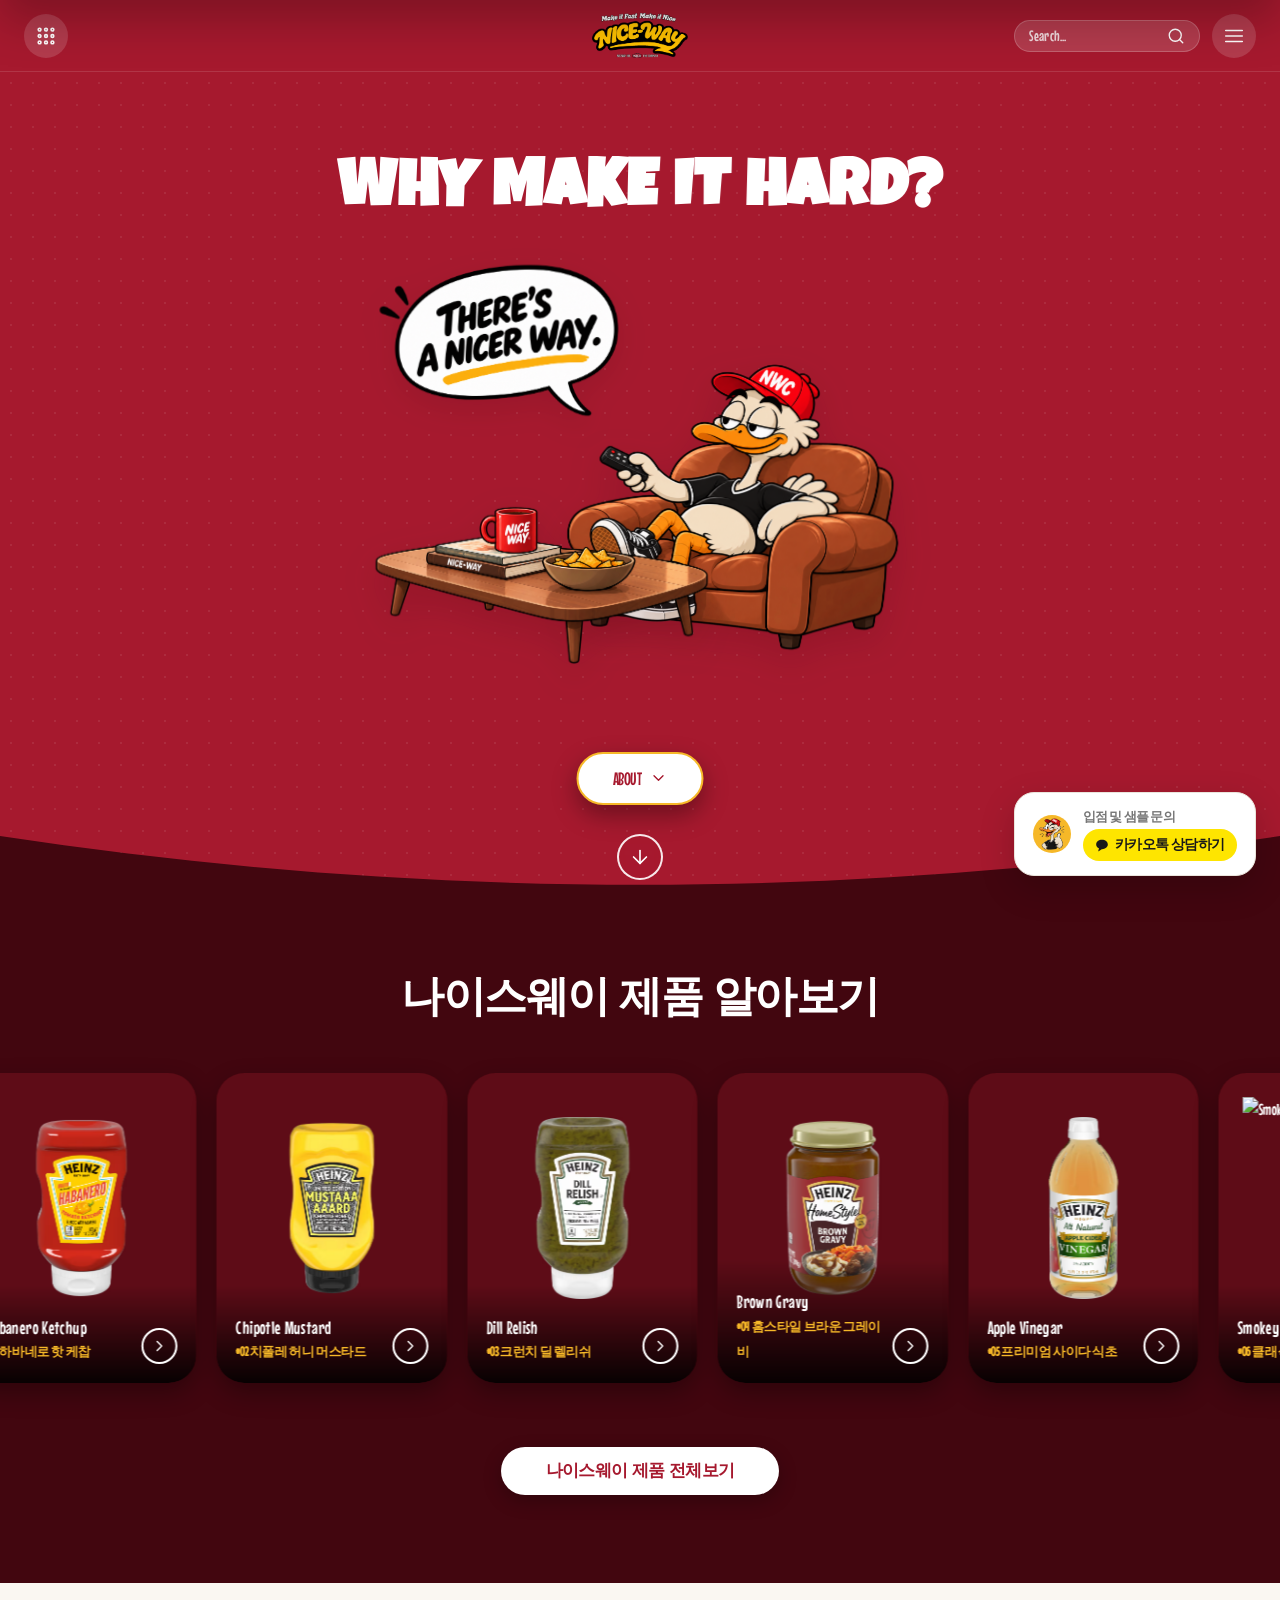
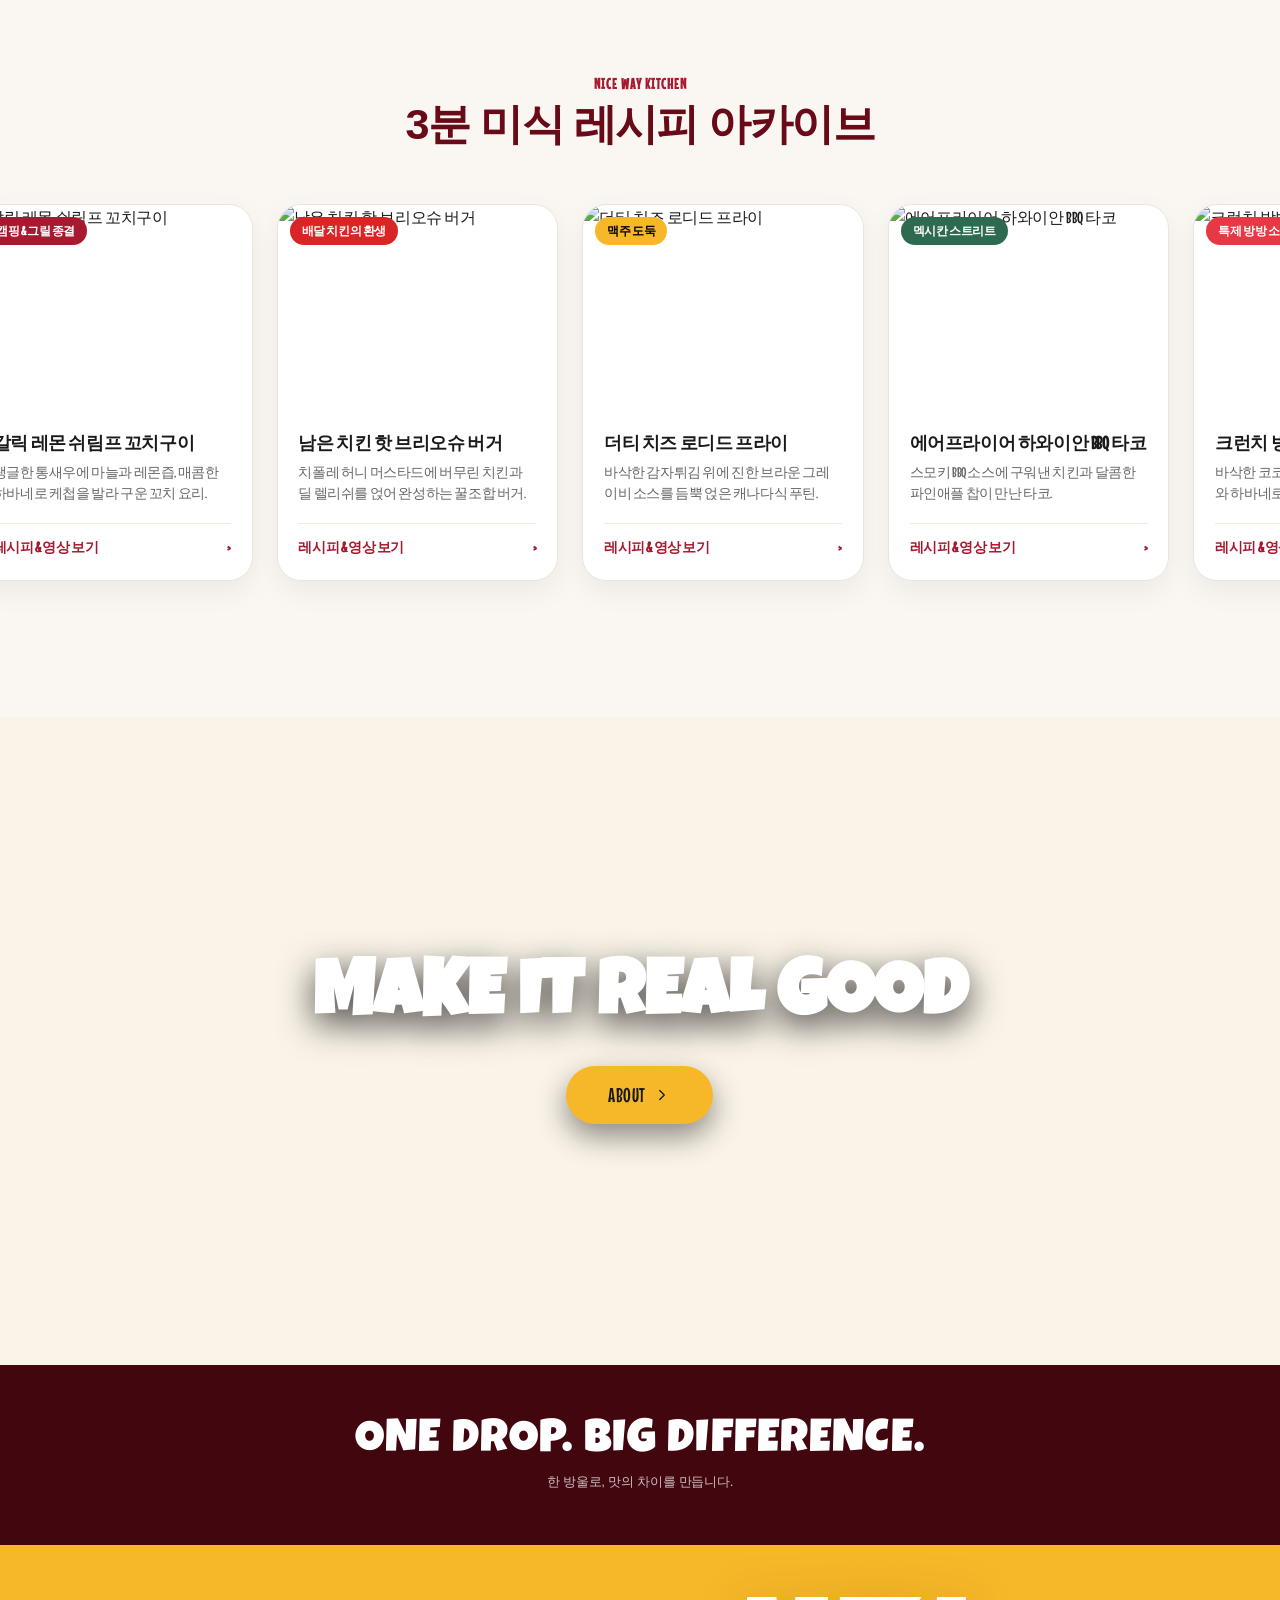
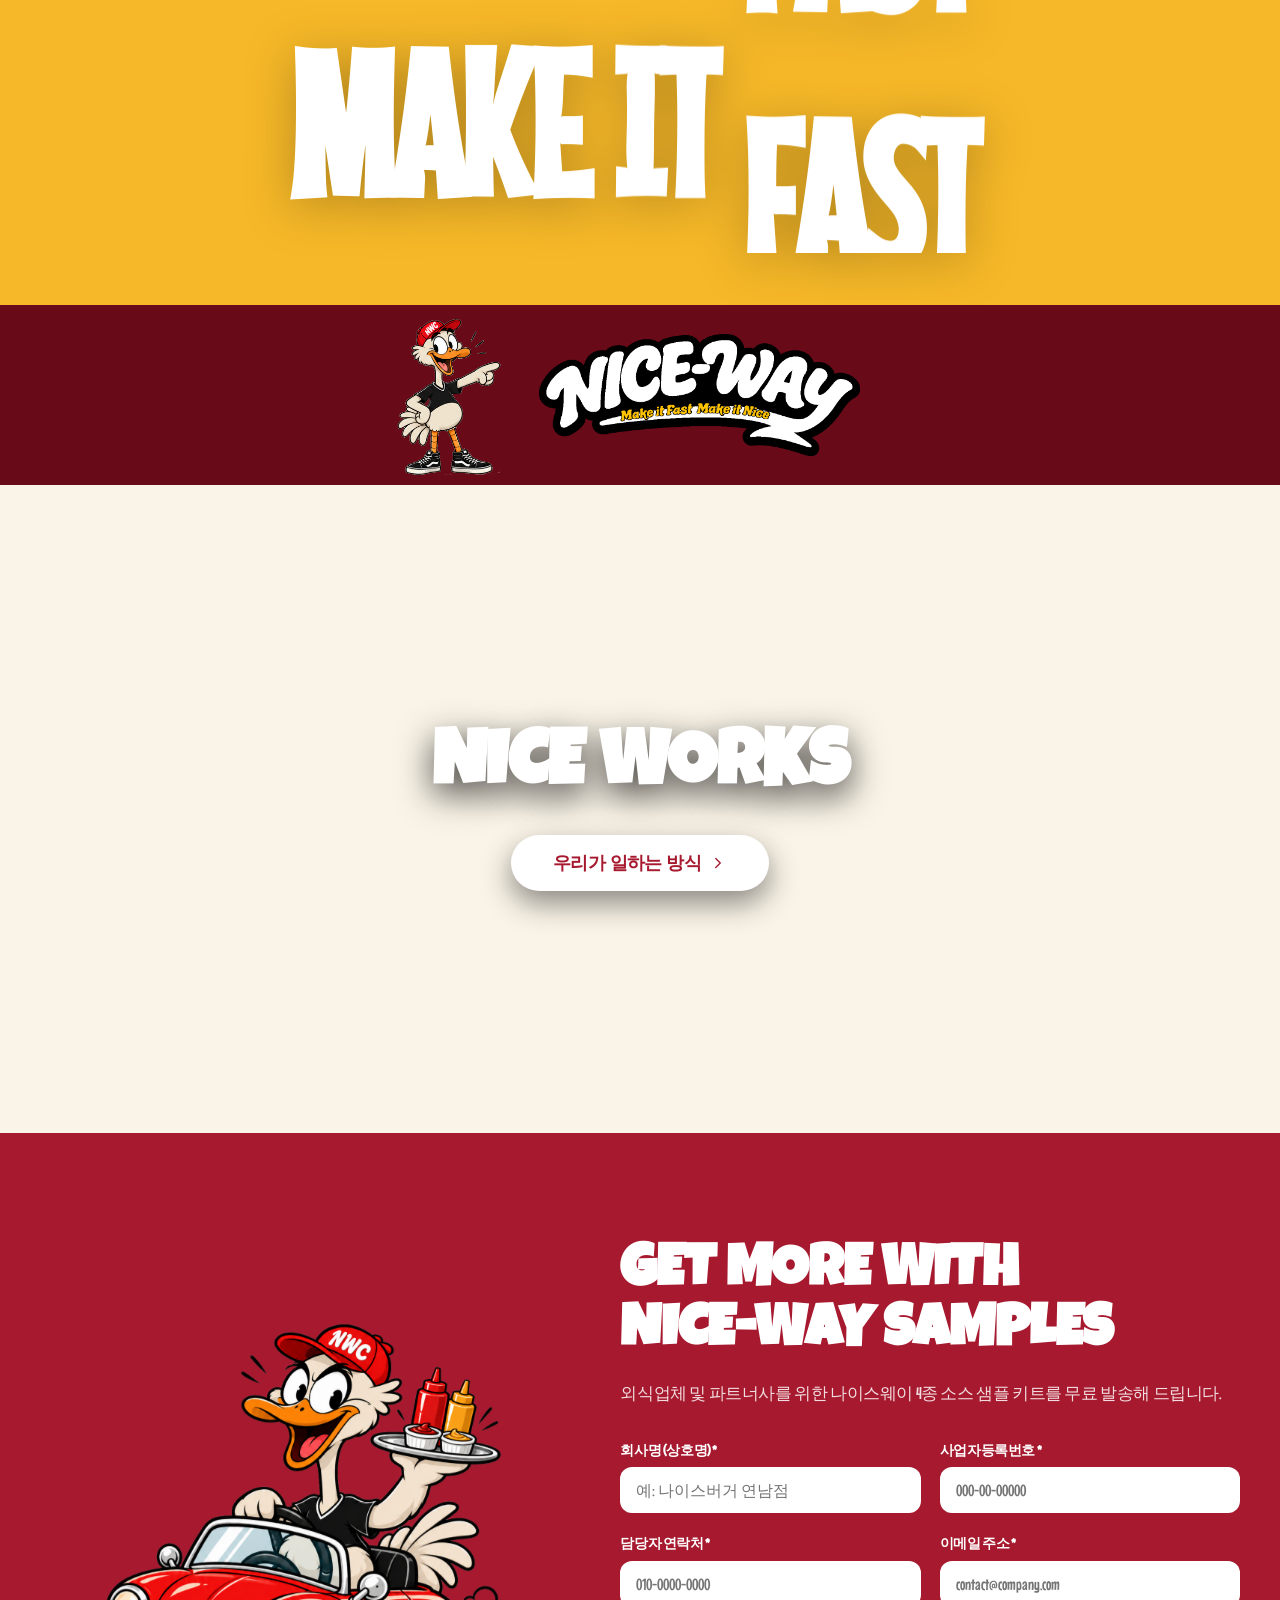
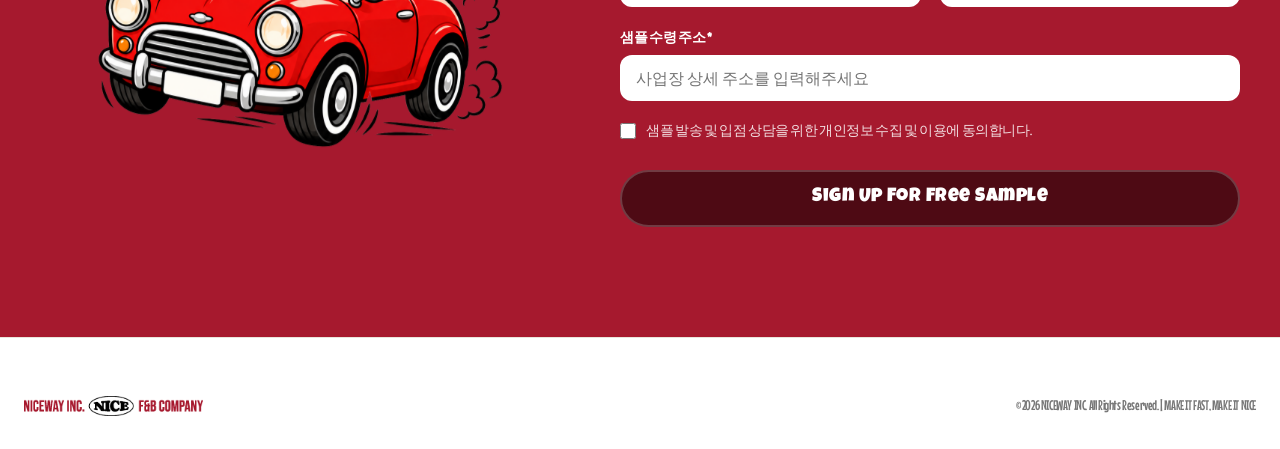
==== index.html @ 306a1816 "Add files via upload" ====
<!DOCTYPE html>
<html lang="ko-KR">
<head>
  <meta charset="UTF-8" />
  <meta name="viewport" content="width=device-width, initial-scale=1.0" />
  <title>NICE-WAY | 음식을 즐기는 가장 나이스한 방법</title>

  <!-- 폰트 로드 -->
  <link rel="stylesheet" as="style" crossorigin href="https://cdn.jsdelivr.net/gh/orioncactus/pretendard@v1.3.9/dist/web/static/pretendard.min.css" />
  <link rel="preconnect" href="https://fonts.googleapis.com">
  <link rel="preconnect" href="https://fonts.gstatic.com" crossorigin>
  <link href="https://fonts.googleapis.com/css2?family=Luckiest+Guy&family=Mouse+Memoirs&display=swap" rel="stylesheet">

  <!-- GSAP 애니메이션 엔진 -->
  <script src="https://cdnjs.cloudflare.com/ajax/libs/gsap/3.12.2/gsap.min.js"></script>

  <style>
    :root {
      --heinz-red: #A6192E;
      --heinz-dark-red: #680A18;
      --heinz-burgundy: #42060F;
      --accent-yellow: #F6B828;
      --cream-bg: #FAF4E8;
      --card-cream: #FAF7F2;
      --text-dark: #1A1A1A;
      --border-light: #EAE5DC;
      --header-height: 72px;

      --font-kr: 'Pretendard', -apple-system, BlinkMacSystemFont, 'Segoe UI', Roboto, sans-serif;
      --font-en-curv: 'Mouse Memoirs', sans-serif;
      --font-en-special: 'Luckiest Guy', cursive;
      --font-body: 'Mouse Memoirs', 'Pretendard', -apple-system, BlinkMacSystemFont, 'Segoe UI', Roboto, sans-serif;
    }

    @font-face {
      font-family: 'Curvilingus';
      src: local('Curvilingus'), local('Curvilingus-Regular'), local('Caprasimo');
    }

    * { box-sizing: border-box; margin: 0; padding: 0; }
    html { scroll-behavior: smooth; }

    body {
      background-color: var(--cream-bg);
      font-family: var(--font-body);
      color: var(--text-dark);
      overflow-x: hidden;
      line-height: 1.6;
      letter-spacing: -0.025em;
      -webkit-font-smoothing: antialiased;
    }

    .title-en { font-family: var(--font-en-curv); letter-spacing: 0.02em; }
    .title-kr { font-family: var(--font-kr); font-weight: 900; letter-spacing: -0.035em; line-height: 1.15; }

    .line-icon {
      stroke: currentColor;
      fill: none;
      stroke-width: 1.8;
      stroke-linecap: round;
      stroke-linejoin: round;
    }

    /* 헤더 */
    header {
      position: fixed;
      top: 0;
      left: 0;
      width: 100%;
      height: var(--header-height);
      background-color: var(--heinz-red);
      z-index: 1000;
      display: flex;
      justify-content: space-between;
      align-items: center;
      padding: 0 1.5rem;
      border-bottom: 1px solid rgba(255, 255, 255, 0.12);
    }

    .header-left, .header-right { display: flex; align-items: center; gap: 12px; }

    .circle-icon-btn {
      width: 44px;
      height: 44px;
      border-radius: 50%;
      background: rgba(255, 255, 255, 0.15);
      border: none;
      color: #FFF;
      display: flex;
      align-items: center;
      justify-content: center;
      cursor: pointer;
      transition: background-color 0.2s ease;
      transform: translateZ(0);
      backface-visibility: hidden;
    }
    .circle-icon-btn:hover { background-color: rgba(255, 255, 255, 0.35); }

    .header-logo-anchor {
      position: absolute;
      left: 50%;
      top: 50%;
      transform: translate(-50%, -50%);
      display: flex;
      align-items: center;
      justify-content: center;
      text-decoration: none;
      transition: transform 0.25s cubic-bezier(0.34, 1.56, 0.64, 1);
    }
    .header-logo-anchor:hover { transform: translate(-50%, -50%) scale(1.08); }
    .header-logo-img { height: 42px; width: auto; object-fit: contain; }

    .header-search-bar {
      display: flex;
      align-items: center;
      background: rgba(255, 255, 255, 0.15);
      border-radius: 999px;
      padding: 6px 14px;
      gap: 8px;
      cursor: pointer;
      border: 1px solid rgba(255, 255, 255, 0.2);
    }
    .header-search-bar input {
      background: transparent;
      border: none;
      outline: none;
      color: #FFFFFF;
      font-size: 0.92rem;
      width: 130px;
      cursor: pointer;
    }
    .header-search-bar input::placeholder { color: rgba(255, 255, 255, 0.8); }

    /* 검색창 드롭다운 */
    .search-dropdown-overlay {
      position: fixed;
      top: 0;
      left: 0;
      width: 100%;
      background: #FFFFFF;
      color: var(--text-dark);
      z-index: 2500;
      transform: translateY(-100%);
      transition: transform 0.4s cubic-bezier(0.16, 1, 0.3, 1);
      box-shadow: 0 20px 45px rgba(0,0,0,0.25);
      padding: 2.2rem 2rem 3rem;
      display: flex;
      flex-direction: column;
      align-items: center;
    }
    .search-dropdown-overlay.active { transform: translateY(0); }
    .search-panel-inner { width: 100%; max-width: 780px; }
    .search-input-box {
      display: flex;
      align-items: center;
      border: 2px solid var(--text-dark);
      border-radius: 999px;
      padding: 6px 8px 6px 20px;
      margin-bottom: 1.5rem;
      gap: 12px;
    }
    .search-input-box input { flex: 1; border: none; outline: none; font-size: 1.15rem; font-family: var(--font-kr); }
    .btn-search-submit {
      width: 42px;
      height: 42px;
      border-radius: 50%;
      background: var(--heinz-red);
      color: #FFF;
      border: none;
      cursor: pointer;
      display: flex;
      align-items: center;
      justify-content: center;
    }
    .btn-search-cancel { background: none; border: none; font-family: var(--font-en-curv); font-weight: 400; font-size: 1.35rem; letter-spacing: 0.02em; cursor: pointer; margin-left: 12px; }

    .search-popular-wrap h4 { font-family: var(--font-en-curv); font-size: 1.45rem; font-weight: 400; line-height: 1; letter-spacing: 0.02em; margin-bottom: 12px; color: var(--text-dark); }
    .popular-tag-list { display: flex; flex-wrap: wrap; gap: 10px; list-style: none; }
    .popular-tag-list button {
      background: var(--card-cream);
      border: 1px solid #EAE5DC;
      padding: 8px 18px;
      border-radius: 999px;
      font-family: var(--font-en-curv), var(--font-kr);
      font-size: 1.08rem;
      font-weight: 400;
      cursor: pointer;
      transition: all 0.2s;
    }
    .popular-tag-list button:hover { background: var(--heinz-red); color: #FFF; }

    .search-suggestions-wrap { display: none; width: 100%; max-height: 400px; overflow-y: auto; }
    .search-suggestions-wrap.active { display: block; }
    .suggestion-item {
      display: flex;
      align-items: center;
      gap: 16px;
      padding: 12px 14px;
      border-radius: 14px;
      text-decoration: none;
      color: inherit;
      border-bottom: 1px solid #F5F0E8;
    }
    .suggestion-item:hover { background: #F8F3EA; }
    .suggestion-item img { width: 48px; height: 48px; object-fit: contain; border-radius: 8px; background: #FFF; }
    .suggestion-info h5 { font-size: 1.05rem; font-weight: 800; }
    .suggestion-info span { font-size: 0.78rem; font-weight: 700; color: var(--heinz-red); }

    /* 드로어 & 백드롭 */
    .drawer-backdrop {
      position: fixed;
      inset: 0;
      background: rgba(0, 0, 0, 0.65);
      z-index: 1800;
      opacity: 0;
      pointer-events: none;
      transition: opacity 0.4s ease;
      backdrop-filter: blur(5px);
    }
    .drawer-backdrop.active { opacity: 1; pointer-events: auto; }

    .quarter-drawer-left {
      position: fixed;
      top: 0;
      left: 0;
      width: clamp(380px, 38vw, 520px);
      height: clamp(560px, 74vh, 760px);
      background: #FFFFFF;
      color: var(--text-dark);
      z-index: 2000;
      /* NICE-WAY sauce drop shape */
      -webkit-clip-path: url(#sauceBlobLeft);
      clip-path: url(#sauceBlobLeft);
      padding: 3rem 3rem;
      display: flex;
      flex-direction: column;
      transform-origin: top left;
      transform: scale(0);
      opacity: 0;
      transition: transform 1.05s cubic-bezier(0.16, 1, 0.3, 1), opacity 0.5s ease;
      pointer-events: none;
      overflow: hidden;
      filter: drop-shadow(18px 24px 34px rgba(0, 0, 0, 0.18));
    }
    .quarter-drawer-left.active { transform: scale(1); opacity: 1; pointer-events: auto; }

    .quarter-drawer-right {
      position: fixed;
      top: 0;
      right: 0;
      width: clamp(400px, 40vw, 540px);
      height: clamp(590px, 76vh, 790px);
      background: var(--cream-bg);
      color: var(--heinz-red);
      z-index: 2000;
      /* mirrored sauce drop shape */
      -webkit-clip-path: url(#sauceBlobRight);
      clip-path: url(#sauceBlobRight);
      padding: 3rem 3rem 3rem 4rem;
      display: flex;
      flex-direction: column;
      align-items: flex-end;
      transform-origin: top right;
      transform: scale(0);
      opacity: 0;
      transition: transform 1.05s cubic-bezier(0.16, 1, 0.3, 1), opacity 0.5s ease;
      pointer-events: none;
      overflow: hidden;
      filter: drop-shadow(-18px 24px 34px rgba(0, 0, 0, 0.18));
    }
    .quarter-drawer-right.active { transform: scale(1); opacity: 1; pointer-events: auto; }

    .drawer-close-btn { background: none; border: none; font-size: 2.2rem; cursor: pointer; color: inherit; transition: transform 0.25s; }
    .drawer-close-btn:hover { transform: rotate(90deg); }

    .menu-link-list { list-style: none; margin-top: 1rem; display: flex; flex-direction: column; align-items: flex-end; gap: 1.25rem; text-align: right; }
    .menu-link-list a { font-family: var(--font-en-curv); font-size: 1.95rem; line-height: 1.1; color: var(--heinz-red); text-decoration: none; transition: color 0.2s, transform 0.2s; display: inline-block; white-space: nowrap; }
    .menu-link-list a:hover { color: var(--accent-yellow); transform: translateX(-8px); }

    /* ===================================================
       [모션 1 적용] 메인 히어로 섹션
    =================================================== */
    .hero-container {
      position: relative;
      width: 100%;
      height: 92vh;
      min-height: 640px;
      background: var(--heinz-red);
      margin-top: var(--header-height);
      display: flex;
      flex-direction: column;
      align-items: center;
      justify-content: center;
      overflow: hidden;
      user-select: none;
    }

    .hero-bg-pattern {
      position: absolute;
      inset: 0;
      background-image: radial-gradient(rgba(255, 255, 255, 0.08) 1.5px, transparent 1.5px);
      background-size: 22px 22px;
      pointer-events: none;
      z-index: 1;
    }

    .motion1-main-stage {
      display: flex;
      flex-direction: column;
      align-items: center;
      justify-content: center;
      position: absolute;
      top: 42%;
      left: 50%;
      transform: translate(-50%, -50%);
      transform-origin: center center;
      will-change: transform, opacity;
      z-index: 10;
      pointer-events: none;
    }

    .text-fast {
      font-family: var(--font-en-special);
      font-size: clamp(2.2rem, 5.2vw, 4.8rem);
      font-weight: 900;
      color: #FFFFFF;
      letter-spacing: 0.02em;
      line-height: 1;
      margin-bottom: 0.4vh;
      text-align: center;
      white-space: nowrap;
      will-change: transform;
    }

    .text-nice {
      font-family: var(--font-en-special);
      font-size: clamp(2.2rem, 5.2vw, 4.8rem);
      font-weight: 900;
      color: #FFFFFF;
      letter-spacing: 0.02em;
      line-height: 1;
      margin-bottom: 1.2vh;
      text-align: center;
      white-space: nowrap;
      will-change: transform;
    }


    .intro-question {
      font-size: clamp(2.25rem, 5vw, 4.7rem);
      margin-bottom: 1.35vh;
      white-space: nowrap;
    }
    .intro-scene {
      position: relative;
      width: clamp(430px, 43vw, 720px);
      height: clamp(300px, 34vw, 560px);
      margin-top: 0.5vh;
      will-change: transform, opacity;
    }

    .intro-layer {
      position: absolute;
      display: block;
      height: auto;
      object-fit: contain;
      pointer-events: none;
      user-select: none;
      filter: drop-shadow(0 14px 18px rgba(60, 0, 10, 0.16));
      will-change: transform;
    }

    .intro-tazmo {
      width: 70%;
      right: 0;
      bottom: 6%;
      z-index: 3;
    }

    .intro-table {
      width: 62%;
      left: 1%;
      bottom: -2%;
      z-index: 4;
    }

    .intro-bubble-wrap {
      position: absolute;
      width: 47%;
      left: 1%;
      top: 1%;
      z-index: 5;
      aspect-ratio: 1.36 / 1;
      will-change: transform;
    }

    .intro-bubble-wrap > img {
      width: 100%;
      height: 100%;
      object-fit: contain;
      display: block;
      filter: drop-shadow(0 10px 14px rgba(60, 0, 10, 0.12));
    }

    @media (max-width: 760px) {
      .intro-scene { width: min(92vw, 560px); height: min(70vw, 430px); }
    }

    .typewriter-stage {
      position: absolute;
      top: 45%;
      left: 50%;
      transform: translate(-50%, -50%);
      display: flex;
      flex-direction: column;
      align-items: center;
      justify-content: center;
      gap: .65rem;
      z-index: 20;
      opacity: 0;
      pointer-events: none;
      width: 90vw;
      text-align: center;
    }

    .type-text {
      font-family: var(--font-en-special);
      font-size: clamp(2.2rem, 5.2vw, 4.8rem);
      font-weight: 900;
      color: #FFFFFF;
      letter-spacing: 0.02em;
      line-height: 1.1;
      white-space: nowrap;
    }
    .type-sub-kr {
      font-family: var(--font-kr);
      font-size: clamp(.82rem, 1.15vw, 1.08rem);
      font-weight: 500;
      color: rgba(255,255,255,.76);
      letter-spacing: -.02em;
      line-height: 1.35;
    }

    .hero-about-btn-wrap {
      position: absolute;
      bottom: 95px;
      left: 50%;
      transform: translateX(-50%);
      z-index: 30;
    }
    .hero-about-btn {
      display: inline-flex;
      align-items: center;
      gap: 8px;
      background: #FFFFFF;
      color: var(--heinz-red);
      font-family: var(--font-en-curv);
      padding: 10px 34px;
      border-radius: 999px;
      text-decoration: none;
      font-size: 1.15rem;
      box-shadow: 0 10px 25px rgba(0, 0, 0, 0.35);
      border: 2px solid var(--accent-yellow);
      transition: transform 0.25s ease, background 0.2s;
    }
    .hero-about-btn:hover { background: var(--cream-bg); transform: translateY(-4px) scale(1.05); }

    .heinz-arch-divider-wrap { position: absolute; bottom: -1px; left: 0; width: 100%; z-index: 5; pointer-events: none; }
    .heinz-arch-divider-wrap svg { width: 100%; height: 65px; display: block; fill: #42060F; }

    .heinz-scroll-arrow {
      position: absolute;
      bottom: 20px;
      left: 50%;
      transform: translateX(-50%);
      z-index: 30;
      width: 46px;
      height: 46px;
      border-radius: 50%;
      border: 2.5px solid rgba(255, 255, 255, 0.9);
      background: rgba(166, 25, 46, 0.65);
      backdrop-filter: blur(4px);
      color: #FFFFFF;
      display: flex;
      align-items: center;
      justify-content: center;
      animation: arrowBounce 2s infinite ease-in-out;
      cursor: pointer;
      text-decoration: none;
    }

    /* ===================================================
       [완벽한 무한 롤링 & 반응형] 10종 대형 제품 캐러셀
    =================================================== */
    .carousel-section { 
      background-color: #42060F; 
      padding: 4.5rem 0 5.5rem; 
      overflow: hidden;
    }
    .carousel-header { 
      max-width: 1440px; 
      margin: 0 auto 2.2rem; 
      padding: 0 1.5rem; 
      text-align: center; 
      color: #FFFFFF; 
    }
    .carousel-header h2 { 
      font-size: clamp(2.0rem, 4.2vw, 2.7rem); 
    }

    .product-marquee-viewport {
      width: 100%;
      overflow: hidden;
      position: relative;
      padding: 1rem 0 2.5rem;
    }
    .product-marquee-track {
      display: flex;
      gap: 20px;
      width: max-content;
      will-change: transform;
      transform: translate3d(0,0,0);
    }

    .slider-card {
      width: clamp(220px, 18vw, 260px);
      height: clamp(310px, 24vw, 360px);
      border-radius: 28px;
      overflow: hidden;
      position: relative;
      cursor: pointer;
      background: #5E0C17;
      box-shadow: 0 10px 25px rgba(0,0,0,0.3);
      flex-shrink: 0;
      transition: transform 0.3s cubic-bezier(0.16, 1, 0.3, 1), box-shadow 0.3s ease;
      text-decoration: none;
      color: #FFF;
      display: block;
    }
    .slider-card:hover { 
      transform: translateY(-8px) scale(1.02); 
      box-shadow: 0 18px 35px rgba(0,0,0,0.45);
    }
    .slider-card img { 
      width: 100%; 
      height: 100%; 
      object-fit: contain; 
      padding: 1.5rem 1.5rem 4rem; 
      transition: transform 0.4s ease; 
    }
    .slider-card:hover img { transform: scale(1.08); }
    .card-meta {
      position: absolute;
      bottom: 0;
      left: 0;
      width: 100%;
      padding: 2rem 1.2rem 1.2rem;
      background: linear-gradient(to top, rgba(0, 0, 0, 0.92), transparent);
      display: flex;
      justify-content: space-between;
      align-items: flex-end;
    }
    .card-meta h4 { font-size: clamp(1.15rem, 1.4vw, 1.35rem); line-height: 1.15; }
    .card-meta span { font-size: 0.8rem; color: var(--accent-yellow); font-weight: 700; }
    .card-arrow { width: 36px; height: 36px; border-radius: 50%; border: 2px solid #FFF; display: flex; align-items: center; justify-content: center; flex-shrink: 0; }

    .btn-pill-white {
      display: inline-block;
      background: #FFFFFF;
      color: var(--heinz-red);
      font-size: 1.05rem;
      font-weight: 900;
      padding: 0.9rem 2.8rem;
      border-radius: 999px;
      text-decoration: none;
      cursor: pointer;
      box-shadow: 0 6px 18px rgba(0,0,0,0.25);
      transition: transform 0.2s, background 0.2s;
    }
    .btn-pill-white:hover { transform: scale(1.05); background: var(--card-cream); }

    /* 풀와이드 1 : MAKE IT REAL GOOD */
    .fullwidth-hero-banner {
      position: relative;
      height: 72vh;
      min-height: 500px;
      width: 100%;
      overflow: hidden;
      display: flex;
      align-items: center;
      justify-content: center;
      text-align: center;
    }
    .fullwidth-bg-photo {
      position: absolute;
      inset: -15%;
      background-position: center center;
      background-size: cover;
      background-repeat: no-repeat;
      filter: brightness(0.6);
      will-change: transform;
      transition: transform 0.1s ease-out;
    }
    .fullwidth-content-box {
      position: relative;
      z-index: 5;
      max-width: 720px;
      padding: 0 1.5rem;
      color: #FFFFFF;
    }
    .fullwidth-content-box h3 {
      font-family: var(--font-en-curv);
      font-size: clamp(3rem, 6.5vw, 4.8rem);
      line-height: 1.1;
      margin-bottom: 1.5rem;
      text-shadow: 0 12px 35px rgba(0,0,0,0.7);
      color: #FFFFFF;
    }

    .btn-fullwidth-action {
      display: inline-flex;
      align-items: center;
      gap: 8px;
      background: var(--accent-yellow);
      color: #1A1A1A;
      font-size: 1.15rem;
      padding: 13px 42px;
      border-radius: 999px;
      text-decoration: none;
      box-shadow: 0 12px 30px rgba(0,0,0,0.45);
      transition: transform 0.25s, background 0.2s;
    }
    .btn-fullwidth-action span {
      font-family: var(--font-kr) !important;
      font-weight: 900 !important;
      letter-spacing: -0.03em;
    }
    .btn-fullwidth-action:hover {
      background: #FFFFFF;
      color: var(--heinz-red);
      transform: translateY(-4px) scale(1.06);
    }

    /* ===================================================
       [완벽한 무한 롤링 & 반응형] 3분 미식 레시피 아카이브
    =================================================== */
    .recipe-carousel-section {
      background-color: var(--card-cream);
      padding: 5.5rem 0 6.5rem;
      overflow: hidden;
    }
    .recipe-header-inner {
      max-width: 1440px;
      margin: 0 auto 2.5rem;
      padding: 0 1.5rem;
      text-align: center;
    }
    .recipe-header-inner h2 {
      font-size: clamp(2.0rem, 4.2vw, 2.7rem);
      color: var(--heinz-dark-red);
      line-height: 1.1;
      margin-top: 4px;
    }

    .recipe-marquee-viewport {
      width: 100%;
      overflow: hidden;
      position: relative;
      padding: 1rem 0 2rem;
    }
    .recipe-marquee-track {
      display: flex;
      gap: 24px;
      width: max-content;
      will-change: transform;
      transform: translate3d(0,0,0);
    }

    .recipe-slide-card {
      width: clamp(260px, 22vw, 320px);
      background: #FFFFFF;
      border-radius: 24px;
      overflow: hidden;
      box-shadow: 0 10px 30px rgba(0,0,0,0.06);
      border: 1px solid #EAE5DC;
      cursor: pointer;
      text-decoration: none;
      color: inherit;
      flex-shrink: 0;
      display: flex;
      flex-direction: column;
      justify-content: space-between;
      transition: transform 0.3s ease, box-shadow 0.3s ease;
    }
    .recipe-slide-card:hover {
      transform: translateY(-8px);
      box-shadow: 0 18px 40px rgba(166, 25, 46, 0.18);
    }
    .recipe-thumb-box { 
      height: clamp(170px, 16vw, 220px); 
      position: relative; 
      overflow: hidden; 
    }
    .recipe-thumb-box img { width: 100%; height: 100%; object-fit: cover; transition: transform 0.4s ease; }
    .recipe-slide-card:hover .recipe-thumb-box img { transform: scale(1.08); }
    .recipe-badge-tag { position: absolute; top: 12px; left: 12px; background: var(--heinz-red); color: #FFF; font-weight: 900; font-size: 0.78rem; padding: 4px 12px; border-radius: 999px; }
    
    .recipe-card-body { padding: 1.3rem; flex: 1; display: flex; flex-direction: column; justify-content: space-between; }
    .recipe-card-body h4 { font-size: clamp(1.1rem, 1.4vw, 1.25rem); font-weight: 900; color: var(--text-dark); margin-bottom: 0.5rem; line-height: 1.3; }
    .recipe-card-body p { font-size: 0.88rem; color: #666; line-height: 1.5; margin-bottom: 1.2rem; display: -webkit-box; -webkit-line-clamp: 2; -webkit-box-orient: vertical; overflow: hidden; }
    .recipe-card-footer { display: flex; justify-content: space-between; align-items: center; padding-top: 0.8rem; border-top: 1px solid #F0ECE4; font-weight: 800; font-size: 0.85rem; color: var(--heinz-red); }

    /* 풀와이드 2 : NICE WORKS */
    .fullwidth-hero-banner.works-banner {
      height: 72vh;
      min-height: 500px;
    }

    /* ===================================================
       [모션 2 적용] NICE WORKS와 SAMPLES 사이 슬롯 롤링
    =================================================== */
    .motion2-section-wrapper {
      width: 100%;
      height: 80vh;
      min-height: 580px;
      display: flex;
      flex-direction: column;
      overflow: hidden;
      font-family: var(--font-en-curv);
      user-select: none;
      position: relative;
    }

    .m2-bar-top {
      height: 25vh;
      flex: 1;
      background-color: var(--heinz-dark-red);
      display: flex;
      flex-direction: column;
      justify-content: center;
      align-items: center;
      gap: .5rem;
      color: #FFFFFF;
      z-index: 20;
      transition: background-color 0.8s cubic-bezier(0.25, 1, 0.5, 1), color 0.8s ease;
      text-align: center;
    }
    .m2-bar-en {
      font-family: var(--font-en-special);
      font-size: clamp(1.8rem, 3.6vw, 3.8rem);
      font-weight: 400;
      letter-spacing: 0.025em;
      line-height: 1;
    }
    .m2-bar-kr {
      font-family: var(--font-kr);
      font-size: clamp(.82rem, 1.05vw, 1.02rem);
      font-weight: 500;
      letter-spacing: -.02em;
      color: rgba(255,255,255,.74);
      line-height: 1.35;
    }

    .m2-stage-center {
      height: 50vh;
      flex: 2;
      position: relative;
      width: 100%;
      background-color: var(--heinz-red);
      display: flex;
      justify-content: center;
      align-items: center;
      overflow: hidden;
      z-index: 10;
      transition: background-color 0.8s cubic-bezier(0.25, 1, 0.5, 1);
    }

    .m2-bar-bottom {
      height: 25vh;
      flex: 1;
      background-color: var(--heinz-burgundy);
      display: flex;
      justify-content: center;
      align-items: center;
      color: #FFFFFF;
      font-size: clamp(2rem, 5.5vw, 5.8rem);
      font-weight: 700;
      letter-spacing: 0.12em;
      z-index: 20;
      transition: background-color 0.8s cubic-bezier(0.25, 1, 0.5, 1), color 0.8s ease;
    }


    .m2-bottom-brand {
      display: flex;
      align-items: center;
      justify-content: center;
      gap: 0;
      width: min(92%, 820px);
      height: 100%;
    }
    .m2-bottom-tazmo {
      height: min(20vh, 190px);
      width: auto;
      object-fit: contain;
      align-self: center;
      margin-right: -12px;
      filter: none;
    }
    .m2-bottom-logo {
      width: clamp(250px, 31vw, 520px);
      max-height: 68%;
      height: auto;
      object-fit: contain;
      filter: none;
    }

    .m2-sentence-row {
      position: absolute;
      display: flex;
      justify-content: center;
      align-items: center;
      gap: 2.2vw;
      font-size: clamp(4.2rem, 16vw, 18rem);
      font-weight: 700;
      color: #FFFFFF !important;
      line-height: 1;
      letter-spacing: -0.02em;
      white-space: nowrap;
      visibility: hidden;
      filter: drop-shadow(0 8px 24px rgba(0, 0, 0, 0.25));
    }

    .m2-word-make { display: inline-flex; align-items: baseline; gap: 0; }
    .m2-chunk { display: inline-block; will-change: transform; }

    .m2-slot-frame {
      display: inline-block;
      height: 1.25em;
      overflow: hidden;
      vertical-align: middle;
      padding: 0 0.18em;
      margin: 0 -0.18em;
    }

    .m2-slot-wheel {
      display: flex;
      flex-direction: column;
      will-change: transform;
    }

    .m2-slot-cell {
      height: 1.25em;
      display: flex;
      align-items: center;
      justify-content: flex-start;
      color: #FFFFFF !important;
      padding-right: 0.1em;
    }

    /* 최하단 GET SAMPLES */
    .home-sample-section {
      background: var(--heinz-red);
      padding: 6.5rem 1.5rem;
      color: #FFF;
      position: relative;
    }
    .home-sample-inner {
      max-width: 1200px;
      margin: 0 auto;
      display: grid;
      grid-template-columns: 1fr 1.2fr;
      gap: 4rem;
      align-items: center;
    }
    .sample-visual-box { text-align: center; padding: 2rem; position: relative; }
    
    .tazmo-cloud-float-wrap {
      position: relative;
      width: 100%;
      max-width: 420px;
      margin: 0 auto;
      display: inline-block;
      animation: sampleDriverRide 1.75s cubic-bezier(.35,.02,.25,1) infinite;
      transform-origin: 52% 82%;
      will-change: transform;
    }

    .tazmo-cloud-float-wrap::before,
    .tazmo-cloud-float-wrap::after {
      content: '';
      position: absolute;
      right: 2%;
      bottom: 19%;
      width: 28px;
      height: 28px;
      border-radius: 50%;
      background: rgba(255,255,255,.68);
      filter: blur(.2px);
      opacity: 0;
      z-index: -1;
      pointer-events: none;
    }
    .tazmo-cloud-float-wrap::before { animation: sampleExhaustOne 1.1s ease-out infinite; }
    .tazmo-cloud-float-wrap::after  { animation: sampleExhaustTwo 1.1s .42s ease-out infinite; }

    .tazmo-img-base,
    .tazmo-img-blink {
      width: 100%;
      height: auto;
      display: block;
      filter: none !important;
      user-select: none;
      pointer-events: none;
    }
    .tazmo-img-blink {
      position: absolute;
      inset: 0;
      opacity: 0;
      animation: sampleNaturalBlink 5.6s steps(1, end) infinite;
    }

    @keyframes sampleDriverRide {
      0%   { transform: translate3d(0,0,0) rotate(0deg) scale(1); }
      12%  { transform: translate3d(3px,-8px,0) rotate(-1.1deg) scale(1.008); }
      24%  { transform: translate3d(-2px,-2px,0) rotate(.7deg) scale(1.014); }
      38%  { transform: translate3d(4px,-13px,0) rotate(-1.5deg) scale(1.01); }
      52%  { transform: translate3d(-1px,-4px,0) rotate(.9deg) scale(1.016); }
      66%  { transform: translate3d(3px,-11px,0) rotate(-1.2deg) scale(1.012); }
      82%  { transform: translate3d(-2px,-3px,0) rotate(.6deg) scale(1.008); }
      100% { transform: translate3d(0,0,0) rotate(0deg) scale(1); }
    }

    @keyframes sampleNaturalBlink {
      0%, 8.1%, 100% { opacity: 0; }
      8.2%, 10.3% { opacity: 1; }
      10.4%, 54.9% { opacity: 0; }
      55%, 56.7% { opacity: 1; }
      56.8%, 58.0% { opacity: 0; }
      58.1%, 59.2% { opacity: 1; }
      59.3%, 100% { opacity: 0; }
    }

    @keyframes sampleExhaustOne {
      0%   { transform: translate3d(0,0,0) scale(.35); opacity: 0; }
      18%  { opacity: .78; }
      100% { transform: translate3d(62px,-18px,0) scale(1.65); opacity: 0; }
    }
    @keyframes sampleExhaustTwo {
      0%   { transform: translate3d(0,0,0) scale(.28); opacity: 0; }
      18%  { opacity: .58; }
      100% { transform: translate3d(50px,10px,0) scale(1.35); opacity: 0; }
    }

    .home-sample-form h2 {
      font-family: var(--font-en-curv);
      font-size: clamp(2.4rem, 4.5vw, 3.6rem);
      line-height: 1.05;
      margin-bottom: 1rem;
      text-transform: uppercase;
    }
    .home-sample-form p {
      font-size: 1.05rem;
      color: rgba(255,255,255,0.85);
      margin-bottom: 2rem;
      line-height: 1.6;
    }

    .sample-grid-inputs {
      display: grid;
      grid-template-columns: 1fr 1fr;
      gap: 1.2rem;
      margin-bottom: 1.2rem;
    }
    .sample-input-group { display: flex; flex-direction: column; gap: 6px; }
    .sample-input-group.full { grid-column: span 2; }
    .sample-input-group label { font-size: 0.88rem; font-weight: 800; }
    .sample-input-group input {
      width: 100%;
      background: #FFFFFF;
      border: none;
      border-radius: 12px;
      padding: 14px 16px;
      font-size: 1rem;
      font-family: var(--font-body);
      color: var(--text-dark);
      outline: none;
    }
    .sample-input-group input:focus { box-shadow: 0 0 0 3px var(--accent-yellow); }

    .sample-checkbox {
      display: flex;
      align-items: flex-start;
      gap: 10px;
      margin: 1.2rem 0 1.8rem;
      font-size: 0.85rem;
      color: rgba(255, 255, 255, 0.85);
      cursor: pointer;
    }
    .sample-checkbox input { margin-top: 3px; width: 16px; height: 16px; accent-color: var(--accent-yellow); }

    .btn-sample-submit {
      width: 100%;
      background: #4E0A14;
      color: #FFFFFF;
      border: 2px solid rgba(255, 255, 255, 0.2);
      font-family: var(--font-en-special);
      font-size: 1.18rem;
      font-weight: 400;
      letter-spacing: 0.025em;
      line-height: 1.1;
      padding: 16px 24px;
      border-radius: 999px;
      cursor: pointer;
      transition: background 0.25s, transform 0.2s;
    }
    .btn-sample-submit:hover {
      background: #36050C;
      transform: translateY(-2px);
      border-color: var(--accent-yellow);
    }

    /* 카카오톡 상담 플로팅 */
    .kakao-floating-widget {
      position: fixed;
      bottom: 24px;
      right: 24px;
      z-index: 3000;
      background: #FFFFFF;
      border-radius: 20px;
      padding: 14px 18px;
      box-shadow: 0 12px 35px rgba(0, 0, 0, 0.18);
      display: flex;
      align-items: center;
      gap: 12px;
      border: 1px solid #EAE5DC;
      transition: transform 0.25s ease;
      text-decoration: none;
      color: inherit;
    }
    .kakao-floating-widget:hover { transform: translateY(-4px); }
    .kakao-widget-avatar {
      width: 38px;
      height: 38px;
      border-radius: 50%;
      background: var(--accent-yellow);
      display: flex;
      align-items: center;
      justify-content: center;
      overflow: hidden;
      flex-shrink: 0;
    }
    .kakao-widget-avatar img { width: 85%; height: 85%; object-fit: contain; }
    .kakao-widget-text { display: flex; flex-direction: column; }
    .kakao-widget-title { font-size: 0.8rem; color: #777; font-weight: 600; }
    .kakao-widget-btn-pill {
      background: #FEE500;
      color: #191919;
      font-weight: 800;
      font-size: 0.85rem;
      padding: 5px 12px;
      border-radius: 999px;
      display: inline-flex;
      align-items: center;
      gap: 6px;
      margin-top: 2px;
    }

    footer {
      background-color: #FFFFFF;
      color: #1A1A1A;
      padding: 3.5rem 1.5rem 2rem;
      border-top: 1px solid #EAE5DC;
    }
    .footer-brand-logo { width: clamp(120px, 14vw, 180px); height: auto; object-fit: contain; }
    .footer-inner {
      max-width: 1240px;
      margin: 0 auto;
      display: flex;
      justify-content: space-between;
      align-items: center;
      flex-wrap: wrap;
      gap: 1.5rem;
    }

    @keyframes arrowBounce {
      0%, 20%, 50%, 80%, 100% { transform: translate(-50%, 0); }
      40% { transform: translate(-50%, 8px); }
      60% { transform: translate(-50%, 4px); }
    }

    @media (max-width: 900px) {
      .m2-bottom-brand { gap: 0; width: 96%; }
      .m2-bottom-tazmo { height: min(18vh, 130px); margin-right: -8px; }
      .m2-bottom-logo { width: min(58vw, 360px); max-height: 62%; }
      .home-sample-inner { grid-template-columns: 1fr; gap: 2rem; }
      .sample-grid-inputs { grid-template-columns: 1fr; }
      .sample-input-group.full { grid-column: span 1; }
      .header-search-bar input { width: 70px; }
    }
  
    /* Fixed NICE-WAY type system */
    .text-fast, .text-nice, .type-text { font-family: var(--font-en-special) !important; }
    .fullwidth-content-box h3, .home-sample-form h2 { font-family: var(--font-en-special) !important; }
    .btn-fullwidth-action .en-copy { font-family: var(--font-en-curv) !important; font-weight: 400 !important; letter-spacing: .02em !important; font-size: 1.25rem; }

  </style>
  <link rel="stylesheet" href="niceway-common-v17.css" />
</head>
<body>

  <!-- NICE-WAY sauce-drop drawer masks: scalable SVG clip paths -->
  <svg width="0" height="0" aria-hidden="true" focusable="false" style="position:absolute; width:0; height:0; overflow:hidden;">
    <defs>
      <clipPath id="sauceBlobLeft" clipPathUnits="objectBoundingBox">
        <path d="M0,0 H0.76 C0.91,0 0.99,0.09 1,0.22 C1,0.34 0.95,0.43 0.88,0.51 C0.80,0.60 0.76,0.69 0.72,0.79 C0.66,0.91 0.55,0.97 0.42,0.995 C0.27,1 0.11,0.995 0,0.92 Z"/>
      </clipPath>
      <clipPath id="sauceBlobRight" clipPathUnits="objectBoundingBox">
        <path d="M1,0 H0.24 C0.09,0 0.01,0.09 0,0.22 C0,0.34 0.05,0.43 0.12,0.51 C0.20,0.60 0.24,0.69 0.28,0.79 C0.34,0.91 0.45,0.97 0.58,0.995 C0.73,1 0.89,0.995 1,0.92 Z"/>
      </clipPath>
    </defs>
  </svg>

  <!-- 딤 백드롭 -->
  <div class="drawer-backdrop" id="backdrop" onclick="closeAllDrawers()"></div>

  <!-- 검색 오버레이 -->
  <div class="search-dropdown-overlay" id="searchDropdown">
    <div class="search-panel-inner">
      <div style="display:flex; align-items:center; width:100%; margin-bottom:1.5rem;">
        <div class="search-input-box" style="flex:1; margin-bottom:0;">
          <input type="text" id="liveSearchInput" placeholder="제품 또는 레시피를 검색해보세요 (예: 케첩, 치킨, 타코...)" />
          <button class="btn-search-submit" onclick="performLiveSearch()">
            <svg class="line-icon" width="20" height="20" viewBox="0 0 24 24"><circle cx="11" cy="11" r="8"></circle><line x1="21" y1="21" x2="16.65" y2="16.65"></line></svg>
          </button>
        </div>
        <button class="btn-search-cancel" onclick="closeSearchDropdown(true)">Cancel</button>
      </div>

      <div class="search-popular-wrap" id="popularWrap">
        <h4>Popular Searches</h4>
        <div class="popular-tag-list">
          <button onclick="setSearchTerm('Ketchup')">Ketchup (케첩)</button>
          <button onclick="setSearchTerm('Mustard')">Mustard (머스타드)</button>
          <button onclick="setSearchTerm('Relish')">Relish (렐리쉬)</button>
          <button onclick="setSearchTerm('Burger')">Burger (버거)</button>
          <button onclick="setSearchTerm('Tacos')">Tacos (타코)</button>
          <button onclick="setSearchTerm('Gnocchi')">Gnocchi (뇨끼)</button>
        </div>
      </div>

      <div class="search-suggestions-wrap" id="suggestionsWrap">
        <h4>Top Suggestions</h4>
        <div id="suggestionsList"></div>
      </div>
    </div>
  </div>

  <!-- 좌측 브랜드 드로어 -->
  <div class="quarter-drawer-left" id="drawerLeft">
    <button class="drawer-close-btn" onclick="closeAllDrawers()">✕</button>
    <h3 class="title-en" style="font-size: 2.2rem; color: var(--heinz-red); margin-bottom: 1.5rem;">Nice-Way Brands</h3>
    <div style="display: flex; gap: 2rem; flex-wrap: wrap;">
      <a href="index.html" style="text-align: center; text-decoration: none; color: inherit;">
        <div style="width: 95px; height: 95px; border-radius: 50%; background: var(--heinz-red); display: flex; align-items: center; justify-content: center; margin: 0 auto 0.8rem; padding: 10px;">
          <img src="./images/niceway_character_logo.png" alt="Nice-Way" style="width: 100%; height: 100%; object-fit: contain;" />
        </div>
        <strong style="font-family: var(--font-en-curv); font-size: 1.22rem; font-weight: 400; letter-spacing: .02em; color: var(--heinz-dark-red);">NICEWAY SAUCE</strong>
      </a>
    </div>
  </div>

  <!-- 우측 메뉴 드로어 -->
  <div class="quarter-drawer-right" id="drawerRight">
    <button class="drawer-close-btn" onclick="closeAllDrawers()">✕</button>
    <div style="font-size: 2.3rem; color: var(--heinz-red); margin-bottom: 0.5rem;" class="title-en">NICE-WAY</div>
    <ul class="menu-link-list">
      <li><a href="index.html">HOME</a></li>
      <li><a href="about.html">ABOUT</a></li>
      <li><a href="products.html">PRODUCT</a></li>
      <li><a href="nice-works.html">NICE WORKS</a></li>
      <li><a href="index.html#recipes-carousel-anchor">RECIPES</a></li>
      <li><a href="index.html#samples-anchor">GET SAMPLES</a></li>
    </ul>
  </div>

  <!-- 헤더 -->
  <header>
    <div class="header-left">
      <button class="circle-icon-btn" onclick="openLeftDrawer()" aria-label="브랜드 메뉴">
        <svg class="line-icon" width="22" height="22" viewBox="0 0 24 24">
          <circle cx="5" cy="5" r="1.5"></circle><circle cx="12" cy="5" r="1.5"></circle><circle cx="19" cy="5" r="1.5"></circle>
          <circle cx="5" cy="12" r="1.5"></circle><circle cx="12" cy="12" r="1.5"></circle><circle cx="19" cy="12" r="1.5"></circle>
          <circle cx="5" cy="19" r="1.5"></circle><circle cx="12" cy="19" r="1.5"></circle><circle cx="19" cy="19" r="1.5"></circle>
        </svg>
      </button>
    </div>

    <a href="index.html" class="header-logo-anchor">
      <img src="./images/niceway_logo_full.png" alt="NICE-WAY" class="header-logo-img" />
    </a>

    <div class="header-right">
      <div class="header-search-bar" onclick="openSearchDropdown()">
        <input type="text" placeholder="Search..." readonly />
        <svg class="line-icon" width="18" height="18" viewBox="0 0 24 24" style="color:#FFF;"><circle cx="11" cy="11" r="8"></circle><line x1="21" y1="21" x2="16.65" y2="16.65"></line></svg>
      </div>

      <button class="circle-icon-btn" onclick="openRightDrawer()" aria-label="메뉴 열기">
        <svg class="line-icon" width="22" height="22" viewBox="0 0 24 24">
          <line x1="3" y1="6" x2="21" y2="6"></line><line x1="3" y1="12" x2="21" y2="12"></line><line x1="3" y1="18" x2="21" y2="18"></line>
        </svg>
      </button>
    </div>
  </header>

<section class="hero-container" id="hero">
    <div class="hero-bg-pattern"></div>

    <div class="motion1-main-stage" id="m1MainStage">
      <div class="text-fast intro-question" id="m1DropFast">WHY MAKE IT HARD?</div>
      <div class="intro-scene" id="m1DropLogo" aria-label="NICE-WAY TAZMO intro scene">
        <img src="./images/intro-tazmo.png" id="m1IntroTazmo" class="intro-layer intro-tazmo" alt="리모컨을 든 타쯔모와 소파">
        <div class="intro-bubble-wrap" id="m1IntroBubble">
          <img src="./images/intro-bubble.png" alt="NICE-WAY 말풍선">
        </div>
        <img src="./images/intro-table.png" id="m1IntroTable" class="intro-layer intro-table" alt="NICE-WAY 머그와 스낵 테이블">
      </div>
    </div>

    <div class="typewriter-stage" id="m1TypeStage">
      <span class="type-text" id="m1TypeTarget"></span>
      <span class="type-sub-kr" id="m1TypeTargetKr"></span>
    </div>

    <div class="hero-about-btn-wrap">
      <a href="#about-full-banner" class="hero-about-btn">
        <span class="en-copy">ABOUT</span>
        <svg class="line-icon" width="18" height="18" viewBox="0 0 24 24"><polyline points="6 9 12 15 18 9"></polyline></svg>
      </a>
    </div>

    <div class="heinz-arch-divider-wrap" id="archDividerWrap">
      <svg viewBox="0 0 1440 85" preserveAspectRatio="none">
        <path d="M0,0 C480,85 960,85 1440,0 L1440,85 L0,85 Z"></path>
      </svg>
    </div>

    <a href="#main-slider" class="heinz-scroll-arrow" aria-label="스크롤 아래로">
      <svg class="line-icon" width="22" height="22" viewBox="0 0 24 24"><line x1="12" y1="5" x2="12" y2="19"></line><polyline points="19 12 12 19 5 12"></polyline></svg>
    </a>
  </section>

<section class="carousel-section" id="main-slider">
    <div class="carousel-header">
      <h2 class="title-kr">나이스웨이 제품 알아보기</h2>
    </div>

    <div class="product-marquee-viewport">
      <div class="product-marquee-track" id="productDynamicTrack">
        <!-- JS로 원본과 복제본이 빈틈없이 자동 주입되어 무한 롤링됩니다 -->
      </div>
    </div>

    <div style="text-align: center; margin-top: 1.5rem;">
      <a href="products.html" class="btn-pill-white title-kr">나이스웨이 제품 전체보기</a>
    </div>
  </section>

<section class="recipe-carousel-section" id="recipes-carousel-anchor">
    <div class="recipe-header-inner">
      <span style="font-weight: 900; color: var(--heinz-red); font-size: 0.95rem; letter-spacing: 1px;">NICE WAY KITCHEN</span>
      <h2 class="title-kr">3분 미식 레시피 아카이브</h2>
    </div>

    <div class="recipe-marquee-viewport">
      <div class="recipe-marquee-track" id="recipeDynamicTrack">
        <!-- JS로 원본과 복제본이 빈틈없이 자동 주입됩니다 -->
      </div>
    </div>
  </section>

<section class="fullwidth-hero-banner" id="about-full-banner">
    <div class="fullwidth-bg-photo" id="parallaxBg1" style="background-image: url('https://images.unsplash.com/photo-1550547660-d9450f859349?auto=format&fit=crop&w=1600&q=80');"></div>
    <div class="fullwidth-content-box">
      <h3>MAKE IT REAL GOOD</h3>
      <a href="about.html" class="btn-fullwidth-action">
        <span class="en-copy">ABOUT</span>
        <svg class="line-icon" width="18" height="18" viewBox="0 0 24 24"><polyline points="9 18 15 12 9 6"></polyline></svg>
      </a>
    </div>
  </section>

<section class="motion2-section-wrapper" id="motion2Section">
    <div class="m2-bar-top" id="m2TopBar">
      <span class="m2-bar-en">ONE DROP. BIG DIFFERENCE.</span>
      <span class="m2-bar-kr">한 방울로, 맛의 차이를 만듭니다.</span>
    </div>

    <div class="m2-stage-center" id="m2Stage">
      <div class="m2-sentence-row" id="m2Row1">
        <div class="m2-word-make">
          <span class="m2-chunk c-ma">MA</span>
          <span class="m2-chunk c-ke">KE</span>
        </div>
        <div class="m2-chunk c-it">IT</div>
        <div class="m2-chunk c-action">
          <div class="m2-slot-frame">
            <div class="m2-slot-wheel" id="m2Wheel1">
              <div class="m2-slot-cell">FAST</div>
              <div class="m2-slot-cell">FAST</div>
              <div class="m2-slot-cell">FAST</div>
              <div class="m2-slot-cell">FAST</div>
            </div>
          </div>
        </div>
      </div>

      <div class="m2-sentence-row" id="m2Row2">
        <div class="m2-word-make">
          <span class="m2-chunk c-ma">MA</span>
          <span class="m2-chunk c-ke">KE</span>
        </div>
        <div class="m2-chunk c-it">IT</div>
        <div class="m2-chunk c-action">
          <div class="m2-slot-frame">
            <div class="m2-slot-wheel" id="m2Wheel2">
              <div class="m2-slot-cell">NICE</div>
              <div class="m2-slot-cell">NICE</div>
              <div class="m2-slot-cell">NICE</div>
              <div class="m2-slot-cell">NICE</div>
            </div>
          </div>
        </div>
      </div>
    </div>

    <div class="m2-bar-bottom" id="m2BottomBar">
      <div class="m2-bottom-brand" aria-label="NICE-WAY">
        <img src="./images/tazmo_pointing_logo_side.png" alt="로고를 가리키는 타쯔모" class="m2-bottom-tazmo" />
        <img src="./images/niceway_logo_white.png" alt="NICE-WAY" class="m2-bottom-logo" />
      </div>
    </div>
  </section>

<section class="fullwidth-hero-banner works-banner" id="works-full-banner">
    <div class="fullwidth-bg-photo" id="parallaxBg2" style="background-image: url('https://images.unsplash.com/photo-1555939594-58d7cb561ad1?auto=format&fit=crop&w=1600&q=80');"></div>
    <div class="fullwidth-content-box">
      <h3>NICE WORKS</h3>
      <a href="nice-works.html" class="btn-fullwidth-action" style="background:#FFFFFF; color:var(--heinz-red);">
        <span>우리가 일하는 방식</span>
        <svg class="line-icon" width="18" height="18" viewBox="0 0 24 24"><polyline points="9 18 15 12 9 6"></polyline></svg>
      </a>
    </div>
  </section>

<section class="home-sample-section" id="samples-anchor">
    <div class="home-sample-inner">
      <div class="sample-visual-box">
        <div class="tazmo-cloud-float-wrap">
          <img src="./images/sample-driver-open.png" alt="NICE-WAY sample delivery driver" class="tazmo-img-base" />
          <img src="./images/sample-driver-blink.png" alt="NICE-WAY sample delivery driver blinking" class="tazmo-img-blink" />
        </div>
      </div>

      <div class="home-sample-form">
        <h2>GET MORE WITH<br />NICE-WAY SAMPLES</h2>
        <p>외식업체 및 파트너사를 위한 나이스웨이 4종 소스 샘플 키트를 무료 발송해 드립니다.</p>

        <form id="homeSampleForm">
          <div class="sample-grid-inputs">
            <div class="sample-input-group">
              <label for="companyName">회사명 (상호명) *</label>
              <input type="text" id="companyName" placeholder="예: 나이스버거 연남점" required />
            </div>

            <div class="sample-input-group">
              <label for="bizNumber">사업자등록번호 *</label>
              <input type="text" id="bizNumber" placeholder="000-00-00000" required />
            </div>

            <div class="sample-input-group">
              <label for="phone">담당자 연락처 *</label>
              <input type="tel" id="phone" placeholder="010-0000-0000" required />
            </div>

            <div class="sample-input-group">
              <label for="email">이메일 주소 *</label>
              <input type="email" id="email" placeholder="contact@company.com" required />
            </div>

            <div class="sample-input-group full">
              <label for="address">샘플 수령 주소 *</label>
              <input type="text" id="address" placeholder="사업장 상세 주소를 입력해주세요" required />
            </div>
          </div>

          <label class="sample-checkbox">
            <input type="checkbox" required />
            <span>샘플 발송 및 입점 상담을 위한 개인정보 수집 및 이용에 동의합니다.</span>
          </label>

          <button type="submit" class="btn-sample-submit" id="sampleSubmitBtn">Sign Up For Free Sample</button>
        </form>
      </div>
    </div>
  </section>

  <!-- ===================================================
       [모션 1 적용] 메인 히어로 섹션
  =================================================== -->
  

  <!-- ===================================================
       [완벽한 무한 롤링 & 반응형] 10종 대형 제품 캐러셀
  =================================================== -->
  

  <!-- ===================================================
       [풀와이드 1] MAKE IT REAL GOOD
  =================================================== -->
  

  <!-- ===================================================
       [완벽한 무한 롤링 & 반응형] 3분 미식 레시피 아카이브
  =================================================== -->
  

  <!-- ===================================================
       [풀와이드 2] NICE WORKS
  =================================================== -->
  

  <!-- ===================================================
       [모션 2 적용] NICE WORKS와 SAMPLES 사이 슬롯 롤링
  =================================================== -->
  

  <!-- ===================================================
       최하단 GET SAMPLES
  =================================================== -->
  

  <!-- 카카오톡 플로팅 팝업 -->
  <a href="https://pf.kakao.com" target="_blank" class="kakao-floating-widget">
    <div class="kakao-widget-avatar">
      <img src="./images/tazmo_wink_kakao.png" alt="윙크하는 타쯔모" />
    </div>
    <div class="kakao-widget-text">
      <span class="kakao-widget-title">입점 및 샘플 문의</span>
      <div class="kakao-widget-btn-pill">
        <svg width="14" height="14" viewBox="0 0 24 24" fill="#191919"><path d="M12 3C6.5 3 2 6.6 2 11c0 2.8 1.9 5.3 4.8 6.7l-1.2 4.4c-.1.4.3.7.7.5l5.2-3.4c.2 0 .3 0 .5 0 5.5 0 10-3.6 10-8s-4.5-8-10-8z"/></svg>
        <span>카카오톡 상담하기</span>
      </div>
    </div>
  </a>

  <footer>
    <div class="footer-inner">
      <img src="./images/niceway_ice_logo.png" alt="NICEWAY INC. F&B COMPANY" class="footer-brand-logo" />
      <p style="color: #777; font-size: 0.9rem;">© 2026 NICEWAY INC. All Rights Reserved. | MAKE IT FAST, MAKE IT NICE</p>
    </div>
  </footer>

  <!-- ===================================================
       스크립트 (제품/레시피 무한루프 + 검색 + 모션 1 & 2)
  =================================================== -->
  <script>
    // =========================================================================
    // [1] 검색창 & 드로어 뒤로가기(Back) 및 ESC 닫기 UX 엔진
    // =========================================================================
    let isModalOpen = false;

    function openLeftDrawer() {
      document.getElementById('drawerLeft').classList.add('active');
      document.getElementById('backdrop').classList.add('active');
      pushModalHistory();
    }

    function openRightDrawer() {
      document.getElementById('drawerRight').classList.add('active');
      document.getElementById('backdrop').classList.add('active');
      pushModalHistory();
    }

    function openSearchDropdown() {
      document.getElementById('searchDropdown').classList.add('active');
      document.getElementById('backdrop').classList.add('active');
      pushModalHistory();
      setTimeout(() => document.getElementById('liveSearchInput').focus(), 150);
    }

    function pushModalHistory() {
      if (!isModalOpen) {
        isModalOpen = true;
        window.history.pushState({ modalOpen: true }, '');
      }
    }

    function closeAllDrawers(fromHistory = false) {
      const dLeft = document.getElementById('drawerLeft');
      const dRight = document.getElementById('drawerRight');
      const backdrop = document.getElementById('backdrop');
      if (dLeft) dLeft.classList.remove('active');
      if (dRight) dRight.classList.remove('active');
      closeSearchDropdown(false);
      if (backdrop) backdrop.classList.remove('active');

      if (isModalOpen && !fromHistory) {
        isModalOpen = false;
        if (window.history.state && window.history.state.modalOpen) {
          window.history.back();
        }
      } else {
        isModalOpen = false;
      }
    }

    function closeSearchDropdown(triggerHistory = true) {
      const sDrop = document.getElementById('searchDropdown');
      if (sDrop) sDrop.classList.remove('active');
      const bDrop = document.getElementById('backdrop');
      if (bDrop) bDrop.classList.remove('active');
      const input = document.getElementById('liveSearchInput');
      if (input) input.value = '';
      const pWrap = document.getElementById('popularWrap');
      if (pWrap) pWrap.style.display = 'block';
      const sWrap = document.getElementById('suggestionsWrap');
      if (sWrap) sWrap.classList.remove('active');

      if (triggerHistory && isModalOpen) {
        isModalOpen = false;
        if (window.history.state && window.history.state.modalOpen) {
          window.history.back();
        }
      }
    }

    window.addEventListener('popstate', (e) => {
      if (isModalOpen) {
        closeAllDrawers(true);
      }
    });

    window.addEventListener('keydown', (e) => {
      if (e.key === 'Escape' && isModalOpen) {
        closeAllDrawers();
      }
    });

    // =========================================================================
    // [2] 나이스웨이 제품 알아보기 - 자동 복제형 무한 롤링 엔진
    // =========================================================================
    const masterProductData = [
      { id: "habanero", title: "Habanero Ketchup", sub: "#01 하바네로 핫 케찹", img: "./images/marketing-view-color-front_f80d2597d9a9892da37a544c76309e02457b6614_3b0764081030cd9a35b605b96603b8c9.png" },
      { id: "mustard", title: "Chipotle Mustard", sub: "#02 치폴레 허니 머스타드", img: "./images/marketing-view-color-front_content-hub-11641304_0fc95c522a543b6d557dbe78be25babf.png" },
      { id: "relish", title: "Dill Relish", sub: "#03 크런치 딜 렐리쉬", img: "./images/marketing-view-color-front_afb8a1cadf6001fbaf0d2926cc3265664b22d2b2_614616a42c2426dccc0cd0962fdb4519 (1).png" },
      { id: "gravy", title: "Brown Gravy", sub: "#04 홈스타일 브라운 그레이비", img: "./images/marketing-view-color-front_content-hub-7783424_226d284a297b3ff455354be80a5dd560.png" },
      { id: "vinegar", title: "Apple Vinegar", sub: "#05 프리미엄 사이다 식초", img: "./images/marketing-view-color-front_5dcf9610ea27b54293a123131a5da66e7cc3415a_4c0eb8bd571a0ef5b42552ae65e3fa26.png" },
      { id: "bbq", title: "Smokey BBQ", sub: "#06 클래식 스모키 바베큐", img: "https://images.unsplash.com/photo-1555939594-58d7cb561ad1?auto=format&fit=crop&w=400&q=80" },
      { id: "mayo", title: "Garlic Aioli", sub: "#07 리얼 갈릭 아이올리 마요", img: "https://res.cloudinary.com/kraft-heinz-whats-cooking-ca/image/upload/f_auto/q_auto/c_limit,w_640/v1/mayo_j2cj1s" }
    ];

    function renderSeamlessProducts() {
      const track = document.getElementById('productDynamicTrack');
      if (!track) return;

      const doubleList = [...masterProductData, ...masterProductData];

      track.innerHTML = doubleList.map(item => `
        <a href="product-detail.html?id=${item.id}" class="slider-card">
          <img src="${item.img}" alt="${item.title}" loading="lazy" />
          <div class="card-meta">
            <div>
              <h4 class="title-en">${item.title}</h4>
              <span>${item.sub}</span>
            </div>
            <div class="card-arrow">
              <svg class="line-icon" width="18" height="18" viewBox="0 0 24 24"><polyline points="9 18 15 12 9 6"></polyline></svg>
            </div>
          </div>
        </a>
      `).join('');
    }
    renderSeamlessProducts();

    // =========================================================================
    // [3] 3분 미식 레시피 아카이브 - 자동 복제형 무한 롤링 엔진
    // =========================================================================
    const masterRecipeData = [
      { id: "shrimp", tag: "캠핑 & 그릴 종결", tagColor: "#A6192E", title: "갈릭 레몬 쉬림프 꼬치구이", desc: "탱글한 통새우에 마늘과 레몬즙, 매콤한 하바네로 케첩을 발라 구운 꼬치 요리.", img: "https://images.unsplash.com/photo-1559742811-822873691df8?auto=format&fit=crop&w=800&q=80" },
      { id: "chicken", tag: "배달 치킨의 환생", tagColor: "#D92525", title: "남은 치킨 핫 브리오슈 버거", desc: "치폴레 허니 머스타드에 버무린 치킨과 딜 렐리쉬를 얹어 완성하는 꿀조합 버거.", img: "https://images.unsplash.com/photo-1625813506062-0aeb1d7a094b?auto=format&fit=crop&w=800&q=80" },
      { id: "fries", tag: "맥주 도둑", tagColor: "#F6B828; color:#000;", title: "더티 치즈 로디드 프라이", desc: "바삭한 감자튀김 위에 진한 브라운 그레이비 소스를 듬뿍 얹은 캐나다식 푸틴.", img: "https://images.unsplash.com/photo-1585109649139-366815a0d713?auto=format&fit=crop&w=800&q=80" },
      { id: "tacos", tag: "멕시칸 스트리트", tagColor: "#2D6A4F", title: "에어프라이어 하와이안 BBQ 타코", desc: "스모키 BBQ 소스에 구워낸 치킨과 달콤한 파인애플 찹이 만난 타코.", img: "https://images.unsplash.com/photo-1565299585323-38d6b0865b47?auto=format&fit=crop&w=800&q=80" },
      { id: "coconut-shrimp", tag: "특제 방방 소스", tagColor: "#E63946", title: "크런치 방방 코코넛 쉬림프", desc: "바삭한 코코넛 새우튀김에 갈릭 아이올리와 하바네로 케첩을 섞은 특제 디핑 소스.", img: "https://images.unsplash.com/photo-1551248429-40975aa4de74?auto=format&fit=crop&w=800&q=80" }
    ];

    function renderSeamlessRecipes() {
      const track = document.getElementById('recipeDynamicTrack');
      if (!track) return;

      const doubleList = [...masterRecipeData, ...masterRecipeData];

      track.innerHTML = doubleList.map(item => `
        <a href="recipe-detail.html?id=${item.id}" class="recipe-slide-card">
          <div class="recipe-thumb-box">
            <span class="recipe-badge-tag" style="background: ${item.tagColor}">${item.tag}</span>
            <img src="${item.img}" alt="${item.title}" loading="lazy" />
          </div>
          <div class="recipe-card-body">
            <h4>${item.title}</h4>
            <p>${item.desc}</p>
            <div class="recipe-card-footer">
              <span>레시피 & 영상 보기</span>
              <span>›</span>
            </div>
          </div>
        </a>
      `).join('');
    }
    renderSeamlessRecipes();

    // =========================================================================
    // [3.5] 마우스 위치 기반 양방향 무한 캐러셀 엔진
    // - 왼쪽: 왼쪽으로 가속
    // - 중앙: 부드럽게 감속 후 정지
    // - 오른쪽: 오른쪽으로 가속
    // - 마우스가 빠지면 기존처럼 천천히 왼쪽 자동 이동
    // - 터치 기기에서는 자동 이동 유지
    // =========================================================================
    function initMouseSteeredMarquee(viewportSelector, trackSelector, options = {}) {
      const viewport = document.querySelector(viewportSelector);
      const track = document.querySelector(trackSelector);
      if (!viewport || !track || track.children.length < 2) return;

      const config = {
        autoSpeed: options.autoSpeed ?? -0.55,
        maxSpeed: options.maxSpeed ?? 3.0,
        deadZone: options.deadZone ?? 0.20, // 중앙 20%는 사실상 정지 구간
        easing: options.easing ?? 0.055,
        curve: options.curve ?? 1.45
      };

      let offset = 0;
      let currentSpeed = config.autoSpeed;
      let targetSpeed = config.autoSpeed;
      let loopWidth = 1;
      let isMouseInside = false;
      let rafId = null;
      const isFinePointer = window.matchMedia('(hover:hover) and (pointer:fine)').matches;

      function measureLoop() {
        const children = track.children;
        const halfIndex = Math.floor(children.length / 2);
        if (children[halfIndex]) {
          loopWidth = children[halfIndex].offsetLeft;
        }
        if (!loopWidth || loopWidth < 1) loopWidth = Math.max(track.scrollWidth / 2, 1);
        // 리사이즈 후에도 현재 위치를 루프 범위 안에 유지
        while (offset <= -loopWidth) offset += loopWidth;
        while (offset > 0) offset -= loopWidth;
      }

      function speedFromMouse(clientX) {
        const rect = viewport.getBoundingClientRect();
        const center = rect.left + rect.width / 2;
        const half = rect.width / 2;
        let normalized = (clientX - center) / half; // -1 ~ +1
        normalized = Math.max(-1, Math.min(1, normalized));

        const abs = Math.abs(normalized);
        if (abs <= config.deadZone) return 0;

        const usable = (abs - config.deadZone) / (1 - config.deadZone);
        const shaped = Math.pow(usable, config.curve);
        return Math.sign(normalized) * config.maxSpeed * shaped;
      }

      if (isFinePointer) {
        viewport.addEventListener('mouseenter', (e) => {
          isMouseInside = true;
          targetSpeed = speedFromMouse(e.clientX);
        });

        viewport.addEventListener('mousemove', (e) => {
          isMouseInside = true;
          targetSpeed = speedFromMouse(e.clientX);
        }, { passive: true });

        viewport.addEventListener('mouseleave', () => {
          isMouseInside = false;
          targetSpeed = config.autoSpeed;
        });
      }

      function tick() {
        // 현재 속도가 목표 속도를 천천히 따라가도록 해서 관성감 생성
        currentSpeed += (targetSpeed - currentSpeed) * config.easing;
        if (Math.abs(currentSpeed) < 0.002 && targetSpeed === 0) currentSpeed = 0;

        offset += currentSpeed;
        if (offset <= -loopWidth) offset += loopWidth;
        if (offset > 0) offset -= loopWidth;

        track.style.transform = `translate3d(${offset}px, 0, 0)`;
        rafId = requestAnimationFrame(tick);
      }

      // 이미지가 늦게 로드돼도 정확한 루프 폭을 다시 계산
      measureLoop();
      window.addEventListener('load', measureLoop, { once: true });
      window.addEventListener('resize', measureLoop);
      setTimeout(measureLoop, 250);
      setTimeout(measureLoop, 900);

      // 탭이 백그라운드에 갔다 돌아왔을 때 급가속 방지
      document.addEventListener('visibilitychange', () => {
        if (document.hidden) {
          currentSpeed = 0;
        } else {
          targetSpeed = (isFinePointer && isMouseInside) ? targetSpeed : config.autoSpeed;
        }
      });

      tick();
      return () => rafId && cancelAnimationFrame(rafId);
    }

    // 제품은 살짝 빠르게, 레시피는 조금 부드럽게
    initMouseSteeredMarquee('.product-marquee-viewport', '#productDynamicTrack', {
      autoSpeed: -0.58,
      maxSpeed: 3.15,
      deadZone: 0.19,
      easing: 0.06,
      curve: 1.5
    });

    initMouseSteeredMarquee('.recipe-marquee-viewport', '#recipeDynamicTrack', {
      autoSpeed: -0.50,
      maxSpeed: 2.75,
      deadZone: 0.21,
      easing: 0.055,
      curve: 1.5
    });

    // =========================================================================
    // [4] 실시간 검색 기능
    // =========================================================================
    const searchDB = [
      { type: 'product', title: '하바네로 토마토 케찹 (Habanero Ketchup)', category: 'Product', img: './images/marketing-view-color-front_f80d2597d9a9892da37a544c76309e02457b6614_3b0764081030cd9a35b605b96603b8c9.png', url: 'product-detail.html?id=habanero' },
      { type: 'product', title: '치폴레 허니 머스타드 (Chipotle Mustard)', category: 'Product', img: './images/marketing-view-color-front_content-hub-11641304_0fc95c522a543b6d557dbe78be25babf.png', url: 'product-detail.html?id=mustard' },
      { type: 'product', title: '크런치 딜 렐리쉬 (Dill Relish)', category: 'Product', img: './images/marketing-view-color-front_afb8a1cadf6001fbaf0d2926cc3265664b22d2b2_614616a42c2426dccc0cd0962fdb4519 (1).png', url: 'product-detail.html?id=relish' },
      { type: 'product', title: '홈스타일 브라운 그레이비 (Brown Gravy)', category: 'Product', img: './images/marketing-view-color-front_content-hub-7783424_226d284a297b3ff455354be80a5dd560.png', url: 'product-detail.html?id=gravy' },
      { type: 'recipe', title: '갈릭 레몬 쉬림프 꼬치구이 (Shrimp Kabobs)', category: 'Recipe', img: 'https://images.unsplash.com/photo-1559742811-822873691df8?auto=format&fit=crop&w=400&q=80', url: 'recipe-detail.html?id=shrimp' },
      { type: 'recipe', title: '남은 치킨 핫 브리오슈 버거 (Chicken Burger)', category: 'Recipe', img: 'https://images.unsplash.com/photo-1625813506062-0aeb1d7a094b?auto=format&fit=crop&w=400&q=80', url: 'recipe-detail.html?id=chicken' }
    ];

    function setSearchTerm(term) {
      document.getElementById('liveSearchInput').value = term;
      performLiveSearch();
    }

    const searchInput = document.getElementById('liveSearchInput');
    if (searchInput) searchInput.addEventListener('input', performLiveSearch);

    function performLiveSearch() {
      const query = searchInput.value.trim().toLowerCase();
      const popularWrap = document.getElementById('popularWrap');
      const suggestionsWrap = document.getElementById('suggestionsWrap');
      const suggestionsList = document.getElementById('suggestionsList');

      if (!query) {
        popularWrap.style.display = 'block';
        suggestionsWrap.classList.remove('active');
        return;
      }

      popularWrap.style.display = 'none';
      suggestionsWrap.classList.add('active');

      const matches = searchDB.filter(item => item.title.toLowerCase().includes(query) || item.category.toLowerCase().includes(query));

      if (matches.length === 0) {
        suggestionsList.innerHTML = `<div style="padding: 2rem; text-align:center; color:#888;">'${query}'에 대한 검색 결과가 없습니다.</div>`;
      } else {
        suggestionsList.innerHTML = matches.map(item => `
          <a href="${item.url}" class="suggestion-item">
            <img src="${item.img}" alt="${item.title}" />
            <div class="suggestion-info">
              <h5>${item.title}</h5>
              <span>${item.category}</span>
            </div>
          </a>
        `).join('');
      }
    }

    // 풀와이드 배경 패럴랙스
    window.addEventListener('scroll', () => {
      const scrollY = window.scrollY;
      const bg1 = document.getElementById('parallaxBg1');
      const bg2 = document.getElementById('parallaxBg2');
      if (bg1) bg1.style.transform = `translateY(${(scrollY - 900) * 0.12}px) scale(1.1)`;
      if (bg2) bg2.style.transform = `translateY(${(scrollY - 2000) * 0.12}px) scale(1.1)`;
    });

    // =========================================================================
    // [5] 모션 1 인터랙션 엔진
    // =========================================================================
    (function initMotion1() {
      const mainStage = document.getElementById('m1MainStage');
      const dropFast = document.getElementById('m1DropFast');
      const dropLogo = document.getElementById('m1DropLogo');
      const introTazmo = document.getElementById('m1IntroTazmo');
      const introBubble = document.getElementById('m1IntroBubble');
      const introTable = document.getElementById('m1IntroTable');
      const typeStage = document.getElementById('m1TypeStage');
      const typeTarget = document.getElementById('m1TypeTarget');
      const typeTargetKr = document.getElementById('m1TypeTargetKr');

      if (!mainStage || !dropFast || !dropLogo) return;

      const phrase = "HASSLE? NO THANKS.";
      const phraseKr = "귀찮은 건 딱 질색이니까.";
      let typingInterval = null;
      let floatTweens = [];

      function startFloating() {
        floatTweens.forEach(t => t.kill());
        floatTweens = [
          gsap.to(introTazmo, { y: -7, rotation: 0.6, duration: 2.2, ease: 'sine.inOut', yoyo: true, repeat: -1 }),
          gsap.to(introBubble, { y: -11, rotation: -1.2, duration: 1.8, ease: 'sine.inOut', yoyo: true, repeat: -1 }),
          gsap.to(introTable, { y: 4, rotation: 0.35, duration: 2.5, ease: 'sine.inOut', yoyo: true, repeat: -1 })
        ];
      }

      function resetMotion1() {
        if (typingInterval) clearInterval(typingInterval);
        floatTweens.forEach(t => t.kill());
        floatTweens = [];
        gsap.set([introTazmo, introBubble, introTable], { y: 0, rotation: 0 });
        gsap.set(mainStage, { scale: 1, opacity: 1, zIndex: 10 });
        gsap.set(dropLogo, { y: '-130vh', opacity: 1 });
        gsap.set(dropFast, { y: '-130vh', opacity: 1 });
        gsap.set(typeStage, { opacity: 0 });
        typeTarget.textContent = "";
        if (typeTargetKr) typeTargetKr.textContent = "";
      }

      resetMotion1();

      const m1TL = gsap.timeline({ repeat: -1 });

      m1TL
        .to(dropLogo, { y: 0, duration: 1.8, ease: 'power3.out' })
        .to(dropFast, { y: 0, duration: 1.65, ease: 'power3.out' }, "-=1.35")
        .add(() => { startFloating(); }, "-=0.2")
        .to(mainStage, { scale: 1.08, duration: 4.2, ease: 'none' })
        .to(mainStage, { scale: 4.5, opacity: 0, duration: 0.75, ease: 'power3.in' })
        .add(() => {
          floatTweens.forEach(t => t.kill()); floatTweens = [];
        })
        .set(typeStage, { opacity: 1 })
        .add(() => {
          let step = 0;
          const totalSteps = Math.max(phrase.length, phraseKr.length);
          typeTarget.textContent = "";
          if (typeTargetKr) typeTargetKr.textContent = "";
          typingInterval = setInterval(() => {
            step += 1;
            const progress = Math.min(step / totalSteps, 1);
            typeTarget.textContent = phrase.slice(0, Math.ceil(phrase.length * progress));
            if (typeTargetKr) typeTargetKr.textContent = phraseKr.slice(0, Math.ceil(phraseKr.length * progress));
            if (step >= totalSteps) clearInterval(typingInterval);
          }, 105);
        })
        .to({}, { duration: 4.0 })
        .to(typeStage, { opacity: 0, duration: 1.0, ease: 'power2.inOut' })
        .add(() => { resetMotion1(); });
    })();

    // =========================================================================
    // [6] 모션 2 인터랙션 엔진
    // =========================================================================
    (function initMotion2() {
      const topBar = document.getElementById('m2TopBar');
      const bottomBar = document.getElementById('m2BottomBar');
      const stage = document.getElementById('m2Stage');
      const row1 = document.getElementById('m2Row1');
      const row2 = document.getElementById('m2Row2');

      if (!topBar || !stage || !row1 || !row2) return;

      const chunks1 = [
        row1.querySelector('.c-ma'),
        row1.querySelector('.c-ke'),
        row1.querySelector('.c-it'),
        row1.querySelector('.c-action')
      ];

      const chunks2 = [
        row2.querySelector('.c-ma'),
        row2.querySelector('.c-ke'),
        row2.querySelector('.c-it'),
        row2.querySelector('.c-action')
      ];

      const wheel1 = document.getElementById('m2Wheel1');
      const wheel2 = document.getElementById('m2Wheel2');

      const themes = {
        base:  { top: '#680A18', topTxt: '#FFFFFF', mid: '#A6192E', bot: '#42060F', botTxt: '#FFFFFF' },
        fast1: { top: '#42060F', topTxt: '#FFFFFF', mid: '#F6B828', bot: '#680A18', botTxt: '#FFFFFF' },
        fast2: { top: '#FAF4E8', topTxt: '#680A18', mid: '#680A18', bot: '#A6192E', botTxt: '#FFFFFF' },
        fast3: { top: '#A6192E', topTxt: '#FFFFFF', mid: '#42060F', bot: '#FAF4E8', botTxt: '#680A18' },
        nice1: { top: '#680A18', topTxt: '#FFFFFF', mid: '#A6192E', bot: '#F6B828', botTxt: '#42060F' },
        nice2: { top: '#EAE5DC', topTxt: '#42060F', mid: '#F6B828', bot: '#42060F', botTxt: '#FFFFFF' },
        nice3: { top: '#42060F', topTxt: '#FFFFFF', mid: '#680A18', bot: '#FAF4E8', botTxt: '#680A18' }
      };

      function applyTheme(t) {
        topBar.style.backgroundColor = t.top;
        topBar.style.color = t.topTxt;
        stage.style.backgroundColor = t.mid;
        bottomBar.style.backgroundColor = t.bot;
        bottomBar.style.color = t.botTxt;
      }

      gsap.set([row1, row2], { visibility: 'visible' });
      gsap.set(chunks1, { y: '-60vh' });
      gsap.set(chunks2, { y: '-60vh' });
      gsap.set(wheel1, { yPercent: -75 });
      gsap.set(wheel2, { yPercent: -75 });
      applyTheme(themes.base);

      const m2TL = gsap.timeline({ repeat: -1 });

      m2TL
        .to(chunks1, { y: 0, duration: 1.0, ease: 'power3.out', stagger: 0.12 })
        .to(wheel1, { yPercent: -50, duration: 0.55, ease: 'power2.inOut', onStart: () => applyTheme(themes.fast1) }, "+=1.0")
        .to(wheel1, { yPercent: -25, duration: 0.55, ease: 'power2.inOut', onStart: () => applyTheme(themes.fast2) }, "+=1.0")
        .to(wheel1, { yPercent: 0, duration: 0.6, ease: 'power3.out', onStart: () => applyTheme(themes.fast3) }, "+=1.0")
        .to(chunks1, { y: '60vh', duration: 0.85, ease: 'power3.in', stagger: 0.08 }, "+=1.0")

        .to(chunks2, { y: 0, duration: 1.0, ease: 'power3.out', stagger: 0.12 }, "-=0.3")
        .to(wheel2, { yPercent: -50, duration: 0.55, ease: 'power2.inOut', onStart: () => applyTheme(themes.nice1) }, "+=1.0")
        .to(wheel2, { yPercent: -25, duration: 0.55, ease: 'power2.inOut', onStart: () => applyTheme(themes.nice2) }, "+=1.0")
        .to(wheel2, { yPercent: 0, duration: 0.6, ease: 'power3.out', onStart: () => applyTheme(themes.nice3) }, "+=1.0")
        .to(chunks2, { y: '60vh', duration: 0.85, ease: 'power3.in', stagger: 0.08 }, "+=1.0")

        .add(() => {
          gsap.set(chunks1, { y: '-60vh' });
          gsap.set(wheel1, { yPercent: -75 });
          gsap.set(chunks2, { y: '-60vh' });
          gsap.set(wheel2, { yPercent: -75 });
          applyTheme(themes.base);
        });
    })();

    // 폼 제출 이벤트
    document.getElementById('homeSampleForm').addEventListener('submit', function(e) {
      e.preventDefault();
      const btn = document.getElementById('sampleSubmitBtn');
      btn.innerText = "신청 완료! 담당자가 연락드립니다 🎉";
      btn.style.background = "#2D6A4F";
      btn.disabled = true;
    });
  </script>
  <script src="niceway-common-v17.js"></script>
</body>
</html>
---- niceway-common-v17.css ----
/* NICE-WAY shared UI: edit this file to update shared chrome on all pages. */
:root {
  --font-kr:'Pretendard',-apple-system,BlinkMacSystemFont,'Segoe UI',Roboto,sans-serif;
  --font-en-curv:'Mouse Memoirs',sans-serif;
  --font-en-special:'Luckiest Guy',cursive;
  --font-body:'Mouse Memoirs','Pretendard',-apple-system,BlinkMacSystemFont,'Segoe UI',Roboto,sans-serif;
  --nw-red:var(--heinz-red,#A6192E);
  --nw-dark-red:var(--heinz-dark-red,#680A18);
  --nw-cream:var(--cream-bg,#FAF4E8);
  --nw-yellow:var(--accent-yellow,#F6B828);
  --nw-text:var(--text-dark,#1A1A1A);
}
.title-en,.menu-link-list a,.btn-search-cancel,.search-popular-wrap h4,.search-suggestions-wrap h4,.quarter-drawer-left>h3,.quarter-drawer-right>div.title-en{font-family:var(--font-en-curv)!important;font-weight:400!important}
header{height:var(--header-height,72px)!important;background:var(--nw-red)!important}
.header-logo-img{height:42px!important;width:auto!important;object-fit:contain!important}
.header-search-bar input{font-family:var(--font-en-curv),var(--font-kr)!important;letter-spacing:.01em!important}
.drawer-backdrop{position:fixed!important;inset:0!important;background:rgba(0,0,0,.64)!important;backdrop-filter:blur(5px)!important;-webkit-backdrop-filter:blur(5px)!important;z-index:1800!important;opacity:0;pointer-events:none;transition:opacity .38s ease!important}
.drawer-backdrop.active{opacity:1!important;pointer-events:auto!important}
.quarter-drawer-left,.quarter-drawer-right{position:fixed!important;top:0!important;z-index:2000!important;display:flex!important;flex-direction:column!important;overflow:hidden!important;pointer-events:none;opacity:0;transition:transform 1.02s cubic-bezier(.16,1,.3,1),opacity .45s ease!important;border-radius:0!important;box-shadow:none!important;filter:none!important;-webkit-filter:none!important}
.quarter-drawer-left{left:0!important;right:auto!important;width:clamp(360px,min(38vw,58vh),520px)!important;height:auto!important;aspect-ratio:.70/1!important;padding:3rem!important;background:#fff!important;color:var(--nw-text)!important;align-items:flex-start!important;transform-origin:top left!important;transform:scale(0);-webkit-clip-path:url(#nwSauceBlobLeft)!important;clip-path:url(#nwSauceBlobLeft)!important;filter:none!important;-webkit-filter:none!important;box-shadow:none!important;border-radius:0!important}
.quarter-drawer-left.active{transform:scale(1)!important;opacity:1!important;pointer-events:auto!important}
.quarter-drawer-right{right:0!important;left:auto!important;width:clamp(370px,min(40vw,60vh),540px)!important;height:auto!important;aspect-ratio:.70/1!important;padding:3rem 3rem 3rem 4rem!important;background:var(--nw-cream)!important;color:var(--nw-red)!important;align-items:flex-end!important;transform-origin:top right!important;transform:scale(0);-webkit-clip-path:url(#nwSauceBlobRight)!important;clip-path:url(#nwSauceBlobRight)!important;filter:none!important;-webkit-filter:none!important;box-shadow:none!important;border-radius:0!important}
.quarter-drawer-right.active{transform:scale(1)!important;opacity:1!important;pointer-events:auto!important}
.drawer-close-btn{background:none!important;border:0!important;color:inherit!important;font-family:var(--font-en-curv)!important;font-size:2.2rem!important;font-weight:400!important;cursor:pointer!important;transition:transform .25s ease!important}.drawer-close-btn:hover{transform:rotate(90deg)!important}
.quarter-drawer-left>h3{font-size:2.2rem!important;line-height:1!important;letter-spacing:.01em!important;color:var(--nw-red)!important;margin-bottom:1.5rem!important}
.quarter-drawer-left .nw-brand-name,.quarter-drawer-left strong{font-family:var(--font-en-curv)!important;font-size:1.22rem!important;font-weight:400!important;letter-spacing:.02em!important;color:var(--nw-dark-red)!important}
.menu-link-list{list-style:none!important;margin-top:1rem!important;display:flex!important;flex-direction:column!important;align-items:flex-end!important;gap:1.25rem!important;text-align:right!important}.menu-link-list a{font-size:1.95rem!important;line-height:1.05!important;letter-spacing:.01em!important;color:var(--nw-red)!important;text-decoration:none!important;display:inline-block!important;white-space:nowrap!important;transition:color .2s ease,transform .2s ease!important}.menu-link-list a:hover{color:var(--nw-yellow)!important;transform:translateX(-8px)!important}
.search-dropdown-overlay{font-family:var(--font-body)!important}.search-input-box input{font-family:var(--font-kr)!important;letter-spacing:-.02em!important}.btn-search-cancel{background:none!important;border:none!important;font-family:var(--font-en-curv)!important;font-size:1.35rem!important;font-weight:400!important;letter-spacing:.02em!important;cursor:pointer!important;margin-left:12px!important}.search-popular-wrap h4,.search-suggestions-wrap h4{font-size:1.45rem!important;line-height:1!important;letter-spacing:.02em!important;margin-bottom:12px!important;color:var(--nw-text)!important}.popular-tag-list button{font-family:var(--font-en-curv),var(--font-kr)!important;font-size:1.08rem!important;font-weight:400!important;letter-spacing:0!important}
.btn-sample-submit,.text-fast,.text-nice{font-family:var(--font-en-special)!important}
@media(max-width:700px){.quarter-drawer-left{width:min(88vw,53vh,460px)!important;height:auto!important;aspect-ratio:.70/1!important;padding:2.2rem 2rem!important}.quarter-drawer-right{width:min(88vw,55vh,470px)!important;height:auto!important;aspect-ratio:.70/1!important;padding:2.2rem 2rem 2.2rem 2.7rem!important}.menu-link-list a{font-size:1.7rem!important}}

/* v16 brand asset sizing */
.header-logo-img{height:46px!important;max-width:min(180px,30vw)!important;width:auto!important;object-fit:contain!important}
.quarter-drawer-left a>div{width:112px!important;height:112px!important;padding:7px!important}
.quarter-drawer-left a>div img{width:100%!important;height:100%!important;object-fit:contain!important}
@media(max-width:700px){.header-logo-img{height:40px!important;max-width:150px!important}.quarter-drawer-left a>div{width:102px!important;height:102px!important}}

/* v17 right drawer brand mark */
.nw-right-brand-logo{width:138px;height:auto;object-fit:contain;display:block;margin:0 0 .85rem auto;filter:none!important;box-shadow:none!important}
@media(max-width:700px){.nw-right-brand-logo{width:118px}}
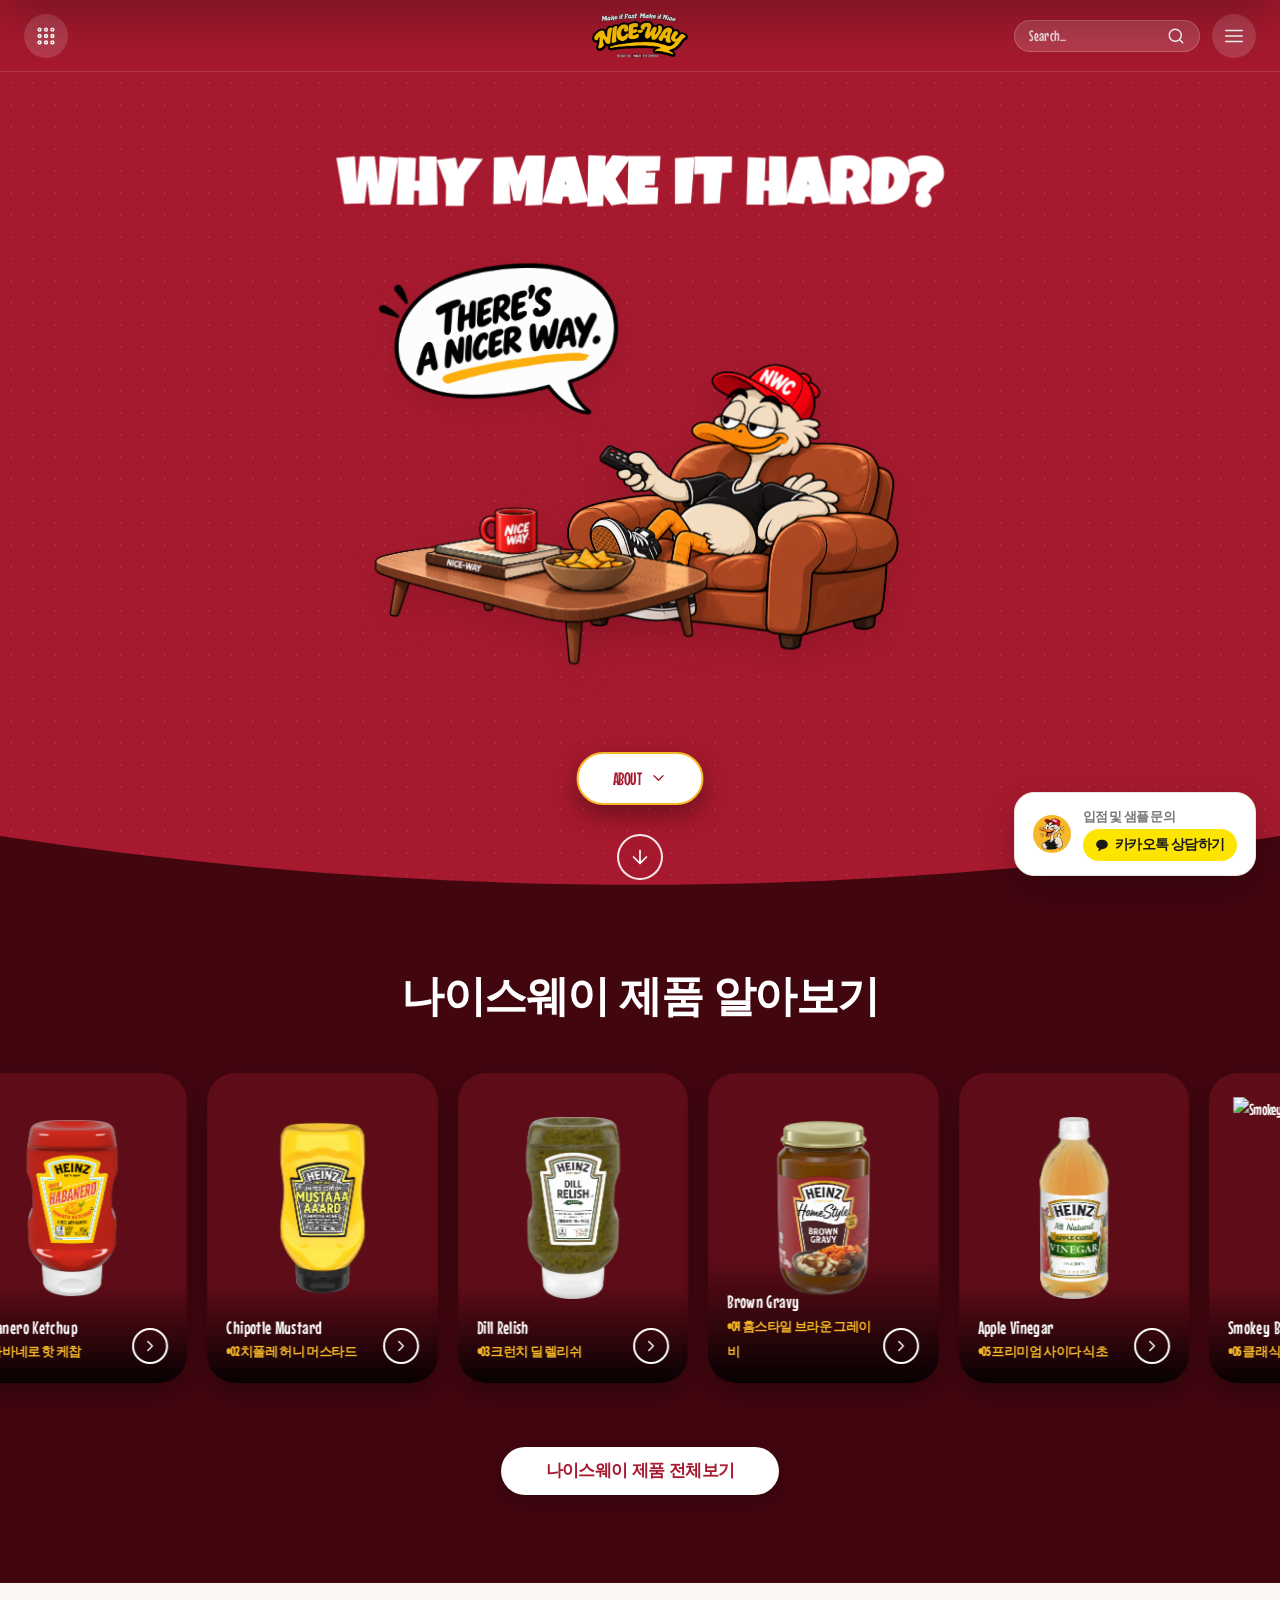
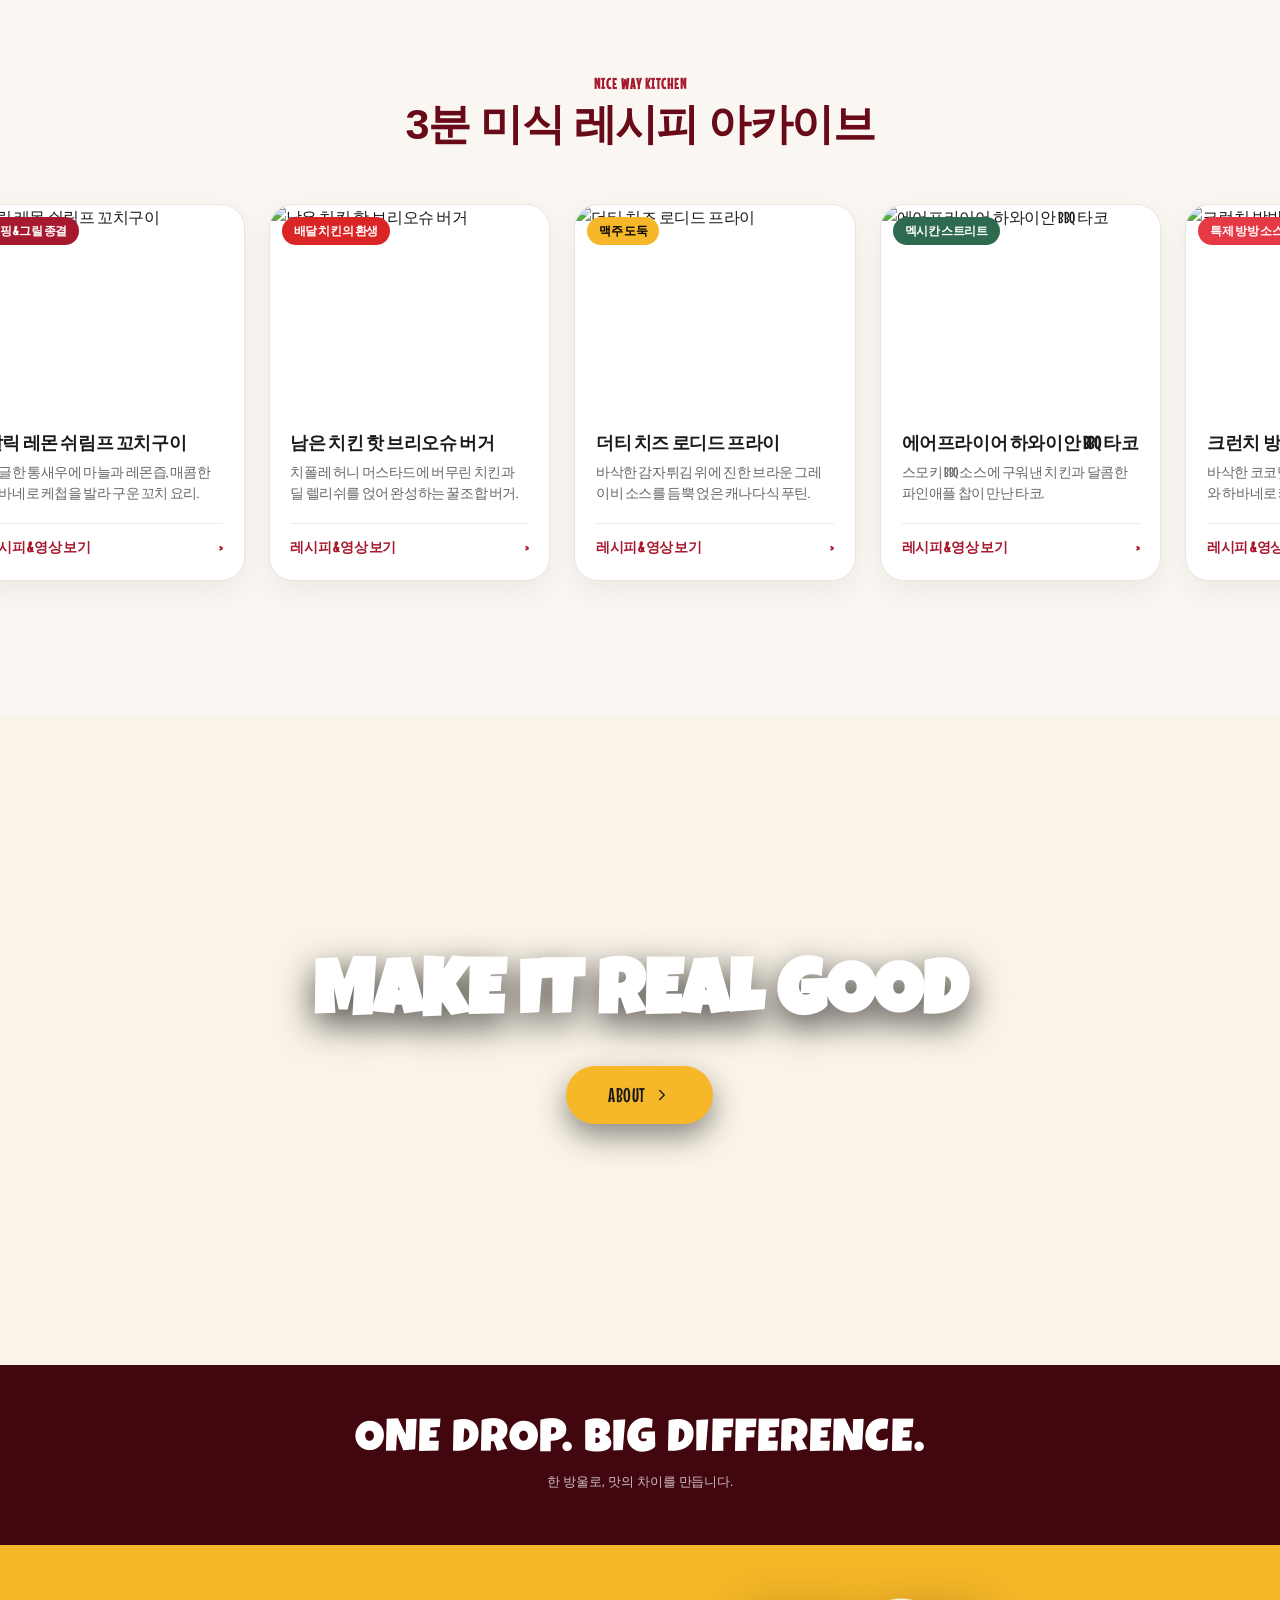
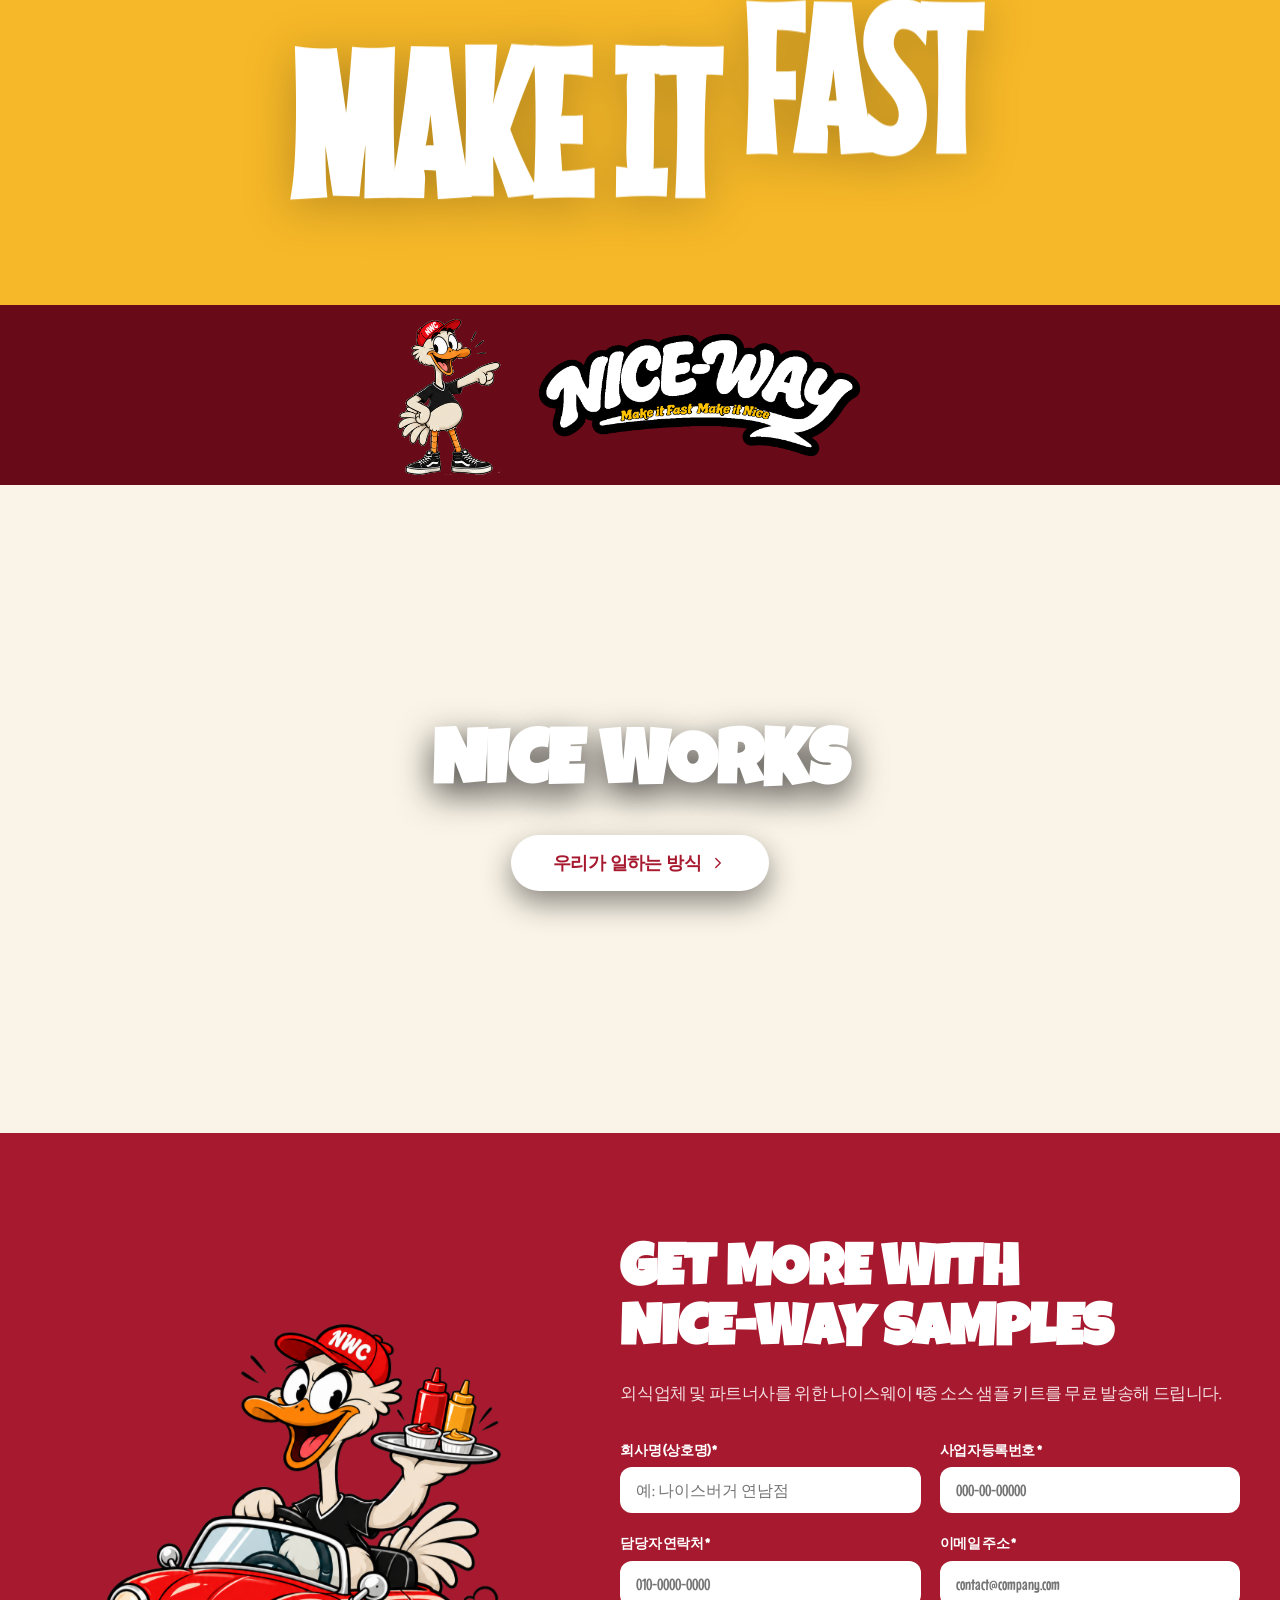
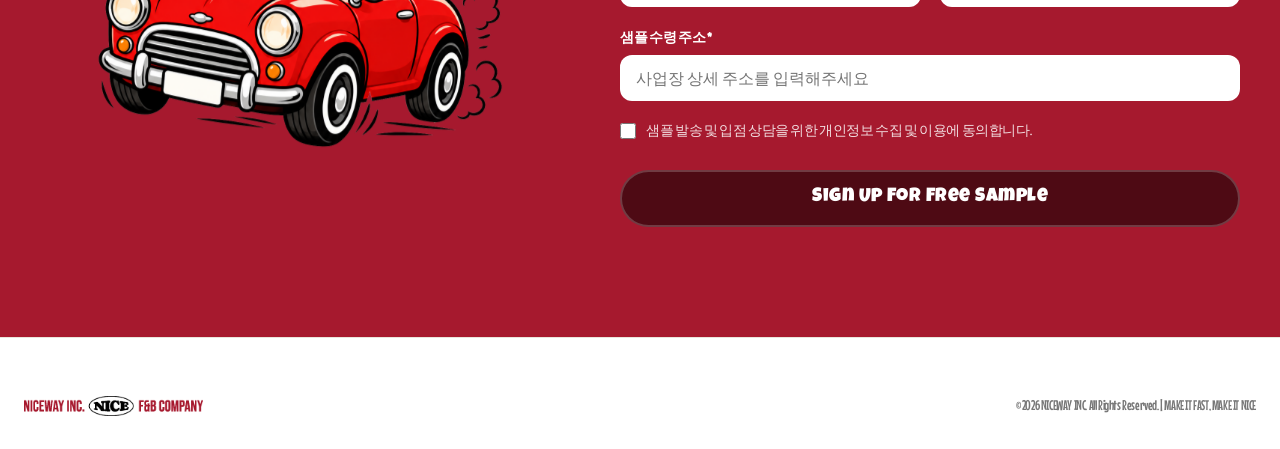
==== commit d972d250: "Add files via upload" ====
--- a/index.html
+++ b/index.html
@@ -1104,8 +1104,18 @@
     .fullwidth-content-box h3, .home-sample-form h2 { font-family: var(--font-en-special) !important; }
     .btn-fullwidth-action .en-copy { font-family: var(--font-en-curv) !important; font-weight: 400 !important; letter-spacing: .02em !important; font-size: 1.25rem; }
 
+
+    /* v21: fixed mobile footer alignment and cover stability */
+    @media (max-width: 700px) {
+      .footer-inner { flex-direction: column; align-items: center; justify-content: center; text-align: center; gap: .8rem; }
+      .footer-brand-logo { display: block; width: 160px; max-width: 60vw; margin: 0 auto; }
+      footer { text-align: center; padding-bottom: 7rem; }
+      .footer-inner p { text-align: center; max-width: 95%; overflow-wrap: anywhere; }
+      .fullwidth-hero-banner .fullwidth-bg-photo { inset: -8%; }
+      .product-marquee-viewport, .recipe-marquee-viewport { touch-action: pan-y; }
+    }
   </style>
-  <link rel="stylesheet" href="niceway-common-v17.css" />
+  <link rel="stylesheet" href="niceway-common-v21.css" />
 </head>
 <body>
 
@@ -1646,6 +1656,11 @@
       let targetSpeed = config.autoSpeed;
       let loopWidth = 1;
       let isMouseInside = false;
+      let isTouchDragging = false;
+      let touchPointerId = null;
+      let touchLastX = 0;
+      let touchTravel = 0;
+      let suppressTouchClick = false;
       let rafId = null;
       const isFinePointer = window.matchMedia('(hover:hover) and (pointer:fine)').matches;
 
@@ -1693,7 +1708,45 @@
         });
       }
 
+      // Allow finger dragging on both infinite tracks without hijacking vertical page scrolling.
+      viewport.style.touchAction = 'pan-y';
+      viewport.addEventListener('pointerdown', (event) => {
+        if (event.pointerType !== 'touch' || !event.isPrimary) return;
+        touchPointerId = event.pointerId;
+        isTouchDragging = true;
+        touchLastX = event.clientX;
+        touchTravel = 0;
+        currentSpeed = 0;
+        targetSpeed = 0;
+      });
+      viewport.addEventListener('pointermove', (event) => {
+        if (!isTouchDragging || event.pointerId !== touchPointerId) return;
+        const dx = event.clientX - touchLastX;
+        touchLastX = event.clientX;
+        touchTravel += Math.abs(dx);
+        if (touchTravel > 7) suppressTouchClick = true;
+        offset += dx;
+        while (offset <= -loopWidth) offset += loopWidth;
+        while (offset > 0) offset -= loopWidth;
+        track.style.transform = `translate3d(${offset}px, 0, 0)`;
+      }, { passive: true });
+      function endTouchDrag(event) {
+        if (!isTouchDragging || event.pointerId !== touchPointerId) return;
+        isTouchDragging = false;
+        touchPointerId = null;
+        currentSpeed = config.autoSpeed;
+        targetSpeed = config.autoSpeed;
+        if (suppressTouchClick) setTimeout(() => { suppressTouchClick = false; }, 300);
+      }
+      viewport.addEventListener('pointerup', endTouchDrag);
+      viewport.addEventListener('pointercancel', endTouchDrag);
+      // A swipe must not accidentally open the product or recipe under the finger.
+      viewport.addEventListener('click', (event) => {
+        if (suppressTouchClick) { event.preventDefault(); event.stopPropagation(); suppressTouchClick = false; }
+      }, true);
+
       function tick() {
+        if (isTouchDragging) { rafId = requestAnimationFrame(tick); return; }
         // 현재 속도가 목표 속도를 천천히 따라가도록 해서 관성감 생성
         currentSpeed += (targetSpeed - currentSpeed) * config.easing;
         if (Math.abs(currentSpeed) < 0.002 && targetSpeed === 0) currentSpeed = 0;
@@ -1795,14 +1848,23 @@
       }
     }
 
-    // 풀와이드 배경 패럴랙스
-    window.addEventListener('scroll', () => {
-      const scrollY = window.scrollY;
-      const bg1 = document.getElementById('parallaxBg1');
-      const bg2 = document.getElementById('parallaxBg2');
-      if (bg1) bg1.style.transform = `translateY(${(scrollY - 900) * 0.12}px) scale(1.1)`;
-      if (bg2) bg2.style.transform = `translateY(${(scrollY - 2000) * 0.12}px) scale(1.1)`;
-    });
+    // Keep image movement relative to each banner and within its bleed region.
+    // On mobile, static cover avoids revealing the page behind the moving background.
+    function updateBannerParallax() {
+      const mobile = window.matchMedia('(max-width: 700px)').matches;
+      ['parallaxBg1', 'parallaxBg2'].forEach(id => {
+        const bg = document.getElementById(id);
+        if (!bg) return;
+        const rect = bg.parentElement.getBoundingClientRect();
+        const relative = (window.innerHeight / 2) - (rect.top + rect.height / 2);
+        const maxShift = Math.min(55, rect.height * .075);
+        const shift = mobile ? 0 : Math.max(-maxShift, Math.min(maxShift, relative * .10));
+        bg.style.transform = `translate3d(0, ${shift}px, 0) scale(1.1)`;
+      });
+    }
+    window.addEventListener('scroll', updateBannerParallax, { passive: true });
+    window.addEventListener('resize', updateBannerParallax);
+    updateBannerParallax();
 
     // =========================================================================
     // [5] 모션 1 인터랙션 엔진
--- a/niceway-common-v21.css
+++ b/niceway-common-v21.css
@@ -0,0 +1,87 @@
+/* NICE-WAY shared UI: edit this file to update shared chrome on all pages. */
+:root {
+  --font-kr:'Pretendard',-apple-system,BlinkMacSystemFont,'Segoe UI',Roboto,sans-serif;
+  --font-en-curv:'Mouse Memoirs',sans-serif;
+  --font-en-special:'Luckiest Guy',cursive;
+  --font-body:'Mouse Memoirs','Pretendard',-apple-system,BlinkMacSystemFont,'Segoe UI',Roboto,sans-serif;
+  --nw-red:var(--heinz-red,#A6192E);
+  --nw-dark-red:var(--heinz-dark-red,#680A18);
+  --nw-cream:var(--cream-bg,#FAF4E8);
+  --nw-yellow:var(--accent-yellow,#F6B828);
+  --nw-text:var(--text-dark,#1A1A1A);
+}
+.title-en,.menu-link-list a,.btn-search-cancel,.search-popular-wrap h4,.search-suggestions-wrap h4,.quarter-drawer-left>h3,.quarter-drawer-right>div.title-en{font-family:var(--font-en-curv)!important;font-weight:400!important}
+header{height:var(--header-height,72px)!important;background:var(--nw-red)!important}
+.header-logo-img{height:42px!important;width:auto!important;object-fit:contain!important}
+.header-search-bar input{font-family:var(--font-en-curv),var(--font-kr)!important;letter-spacing:.01em!important}
+.drawer-backdrop{position:fixed!important;inset:0!important;background:rgba(0,0,0,.64)!important;backdrop-filter:blur(5px)!important;-webkit-backdrop-filter:blur(5px)!important;z-index:1800!important;opacity:0;pointer-events:none;transition:opacity .38s ease!important}
+.drawer-backdrop.active{opacity:1!important;pointer-events:auto!important}
+.quarter-drawer-left,.quarter-drawer-right{position:fixed!important;top:0!important;z-index:2000!important;display:flex!important;flex-direction:column!important;overflow:hidden!important;pointer-events:none;opacity:0;transition:transform 1.02s cubic-bezier(.16,1,.3,1),opacity .45s ease!important;border-radius:0!important;box-shadow:none!important;filter:none!important;-webkit-filter:none!important}
+.quarter-drawer-left{left:0!important;right:auto!important;width:clamp(360px,min(38vw,58vh),520px)!important;height:auto!important;aspect-ratio:.70/1!important;padding:3rem!important;background:#fff!important;color:var(--nw-text)!important;align-items:flex-start!important;transform-origin:top left!important;transform:scale(0);-webkit-clip-path:url(#nwSauceBlobLeft)!important;clip-path:url(#nwSauceBlobLeft)!important;filter:none!important;-webkit-filter:none!important;box-shadow:none!important;border-radius:0!important}
+.quarter-drawer-left.active{transform:scale(1)!important;opacity:1!important;pointer-events:auto!important}
+.quarter-drawer-right{right:0!important;left:auto!important;width:clamp(370px,min(40vw,60vh),540px)!important;height:auto!important;aspect-ratio:.70/1!important;padding:3rem 3rem 3rem 4rem!important;background:var(--nw-cream)!important;color:var(--nw-red)!important;align-items:flex-end!important;transform-origin:top right!important;transform:scale(0);-webkit-clip-path:url(#nwSauceBlobRight)!important;clip-path:url(#nwSauceBlobRight)!important;filter:none!important;-webkit-filter:none!important;box-shadow:none!important;border-radius:0!important}
+.quarter-drawer-right.active{transform:scale(1)!important;opacity:1!important;pointer-events:auto!important}
+.drawer-close-btn{background:none!important;border:0!important;color:inherit!important;font-family:var(--font-en-curv)!important;font-size:2.2rem!important;font-weight:400!important;cursor:pointer!important;transition:transform .25s ease!important}.drawer-close-btn:hover{transform:rotate(90deg)!important}
+.quarter-drawer-left>h3{font-size:2.2rem!important;line-height:1!important;letter-spacing:.01em!important;color:var(--nw-red)!important;margin-bottom:1.5rem!important}
+.quarter-drawer-left .nw-brand-name,.quarter-drawer-left strong{font-family:var(--font-en-curv)!important;font-size:1.22rem!important;font-weight:400!important;letter-spacing:.02em!important;color:var(--nw-dark-red)!important}
+.menu-link-list{list-style:none!important;margin-top:1rem!important;display:flex!important;flex-direction:column!important;align-items:flex-end!important;gap:1.25rem!important;text-align:right!important}.menu-link-list a{font-size:1.95rem!important;line-height:1.05!important;letter-spacing:.01em!important;color:var(--nw-red)!important;text-decoration:none!important;display:inline-block!important;white-space:nowrap!important;transition:color .2s ease,transform .2s ease!important}.menu-link-list a:hover{color:var(--nw-yellow)!important;transform:translateX(-8px)!important}
+.search-dropdown-overlay{font-family:var(--font-body)!important}.search-input-box input{font-family:var(--font-kr)!important;letter-spacing:-.02em!important}.btn-search-cancel{background:none!important;border:none!important;font-family:var(--font-en-curv)!important;font-size:1.35rem!important;font-weight:400!important;letter-spacing:.02em!important;cursor:pointer!important;margin-left:12px!important}.search-popular-wrap h4,.search-suggestions-wrap h4{font-size:1.45rem!important;line-height:1!important;letter-spacing:.02em!important;margin-bottom:12px!important;color:var(--nw-text)!important}.popular-tag-list button{font-family:var(--font-en-curv),var(--font-kr)!important;font-size:1.08rem!important;font-weight:400!important;letter-spacing:0!important}
+.btn-sample-submit,.text-fast,.text-nice{font-family:var(--font-en-special)!important}
+@media(max-width:700px){.quarter-drawer-left{width:min(88vw,53vh,460px)!important;height:auto!important;aspect-ratio:.70/1!important;padding:2.2rem 2rem!important}.quarter-drawer-right{width:min(88vw,55vh,470px)!important;height:auto!important;aspect-ratio:.70/1!important;padding:2.2rem 2rem 2.2rem 2.7rem!important}.menu-link-list a{font-size:1.7rem!important}}
+
+/* v16 brand asset sizing */
+.header-logo-img{height:46px!important;max-width:min(180px,30vw)!important;width:auto!important;object-fit:contain!important}
+.quarter-drawer-left a>div{width:112px!important;height:112px!important;padding:7px!important}
+.quarter-drawer-left a>div img{width:100%!important;height:100%!important;object-fit:contain!important}
+@media(max-width:700px){.header-logo-img{height:40px!important;max-width:150px!important}.quarter-drawer-left a>div{width:102px!important;height:102px!important}}
+
+/* v17 right drawer brand mark */
+.nw-right-brand-logo{width:138px;height:auto;object-fit:contain;display:block;margin:0 0 .85rem auto;filter:none!important;box-shadow:none!important}
+@media(max-width:700px){.nw-right-brand-logo{width:118px}}
+
+
+/* v21 MOBILE: keep the original desktop treatment; repair narrow viewport layout. */
+@media (max-width: 700px) {
+  header { padding-left: 12px!important; padding-right: 12px!important; }
+  .header-left, .header-right { gap: 8px!important; flex-shrink: 0; }
+  .circle-icon-btn { width: 42px!important; height: 42px!important; flex-shrink: 0; }
+  .header-logo-anchor { z-index: 1; max-width: 34vw; }
+  .header-logo-img { width: auto!important; height: 39px!important; max-width: min(128px, 32vw)!important; }
+  /* Search remains a working button; only the redundant text field is hidden. */
+  .header-search-bar { width: 40px!important; height: 40px!important; min-width: 40px!important; padding: 0!important; margin: 0!important; gap: 0!important; justify-content: center; border-radius: 50%!important; }
+  .header-search-bar input { display: none!important; }
+  .header-search-bar svg { flex-shrink: 0; width: 20px; height: 20px; }
+
+  /* Preserve the sauce-drop shape while sizing to visible screen height. */
+  .quarter-drawer-left, .quarter-drawer-right {
+    box-sizing: border-box!important;
+    aspect-ratio: auto!important;
+    width: min(96vw, 430px)!important;
+    height: min(78dvh, 650px)!important;
+    max-height: calc(100dvh - 8px)!important;
+    padding-top: clamp(18px, 3dvh, 30px)!important;
+    padding-bottom: clamp(56px, 11dvh, 90px)!important;
+    overflow-y: auto!important;
+    overscroll-behavior: contain;
+  }
+  .quarter-drawer-left { padding-left: 24px!important; padding-right: 45px!important; align-items: flex-start!important; }
+  .quarter-drawer-right { padding-left: 65px!important; padding-right: 24px!important; align-items: flex-end!important; }
+  .drawer-close-btn { font-size: 2rem!important; line-height: 1!important; padding: 0!important; flex-shrink: 0; }
+  .nw-right-brand-logo { width: clamp(82px, 19dvh, 112px)!important; margin: 6px 0 6px auto!important; }
+  .menu-link-list { gap: clamp(5px, 1.35dvh, 12px)!important; margin-top: 5px!important; flex-shrink: 0; }
+  .menu-link-list li { line-height: 1.05!important; }
+  .menu-link-list a { font-size: clamp(1.38rem, 3.1dvh, 1.75rem)!important; line-height: 1.02!important; }
+  .quarter-drawer-left > h3 { font-size: 1.8rem!important; margin-bottom: .65rem!important; }
+  .quarter-drawer-left a > div { width: 84px!important; height: 84px!important; }
+  /* Search dropdown usable on narrow screens and keyboard-resized viewport. */
+  .search-dropdown-overlay { max-height: 100dvh; overflow-y: auto; padding: 18px 12px 24px!important; }
+  .search-input-box { min-width: 0; padding-left: 12px!important; gap: 4px!important; }
+  .search-input-box input { min-width: 0; font-size: .9rem!important; }
+  .btn-search-cancel { font-size: 1.1rem!important; margin-left: 5px!important; }
+}
+@media (max-width: 700px) and (max-height: 600px) {
+  .quarter-drawer-left, .quarter-drawer-right { height: calc(100dvh - 8px)!important; padding-bottom: 30px!important; }
+  .quarter-drawer-right .nw-right-brand-logo { width: 60px!important; }
+  .menu-link-list { gap: 4px!important; }
+  .menu-link-list a { font-size: 1.35rem!important; }
+}
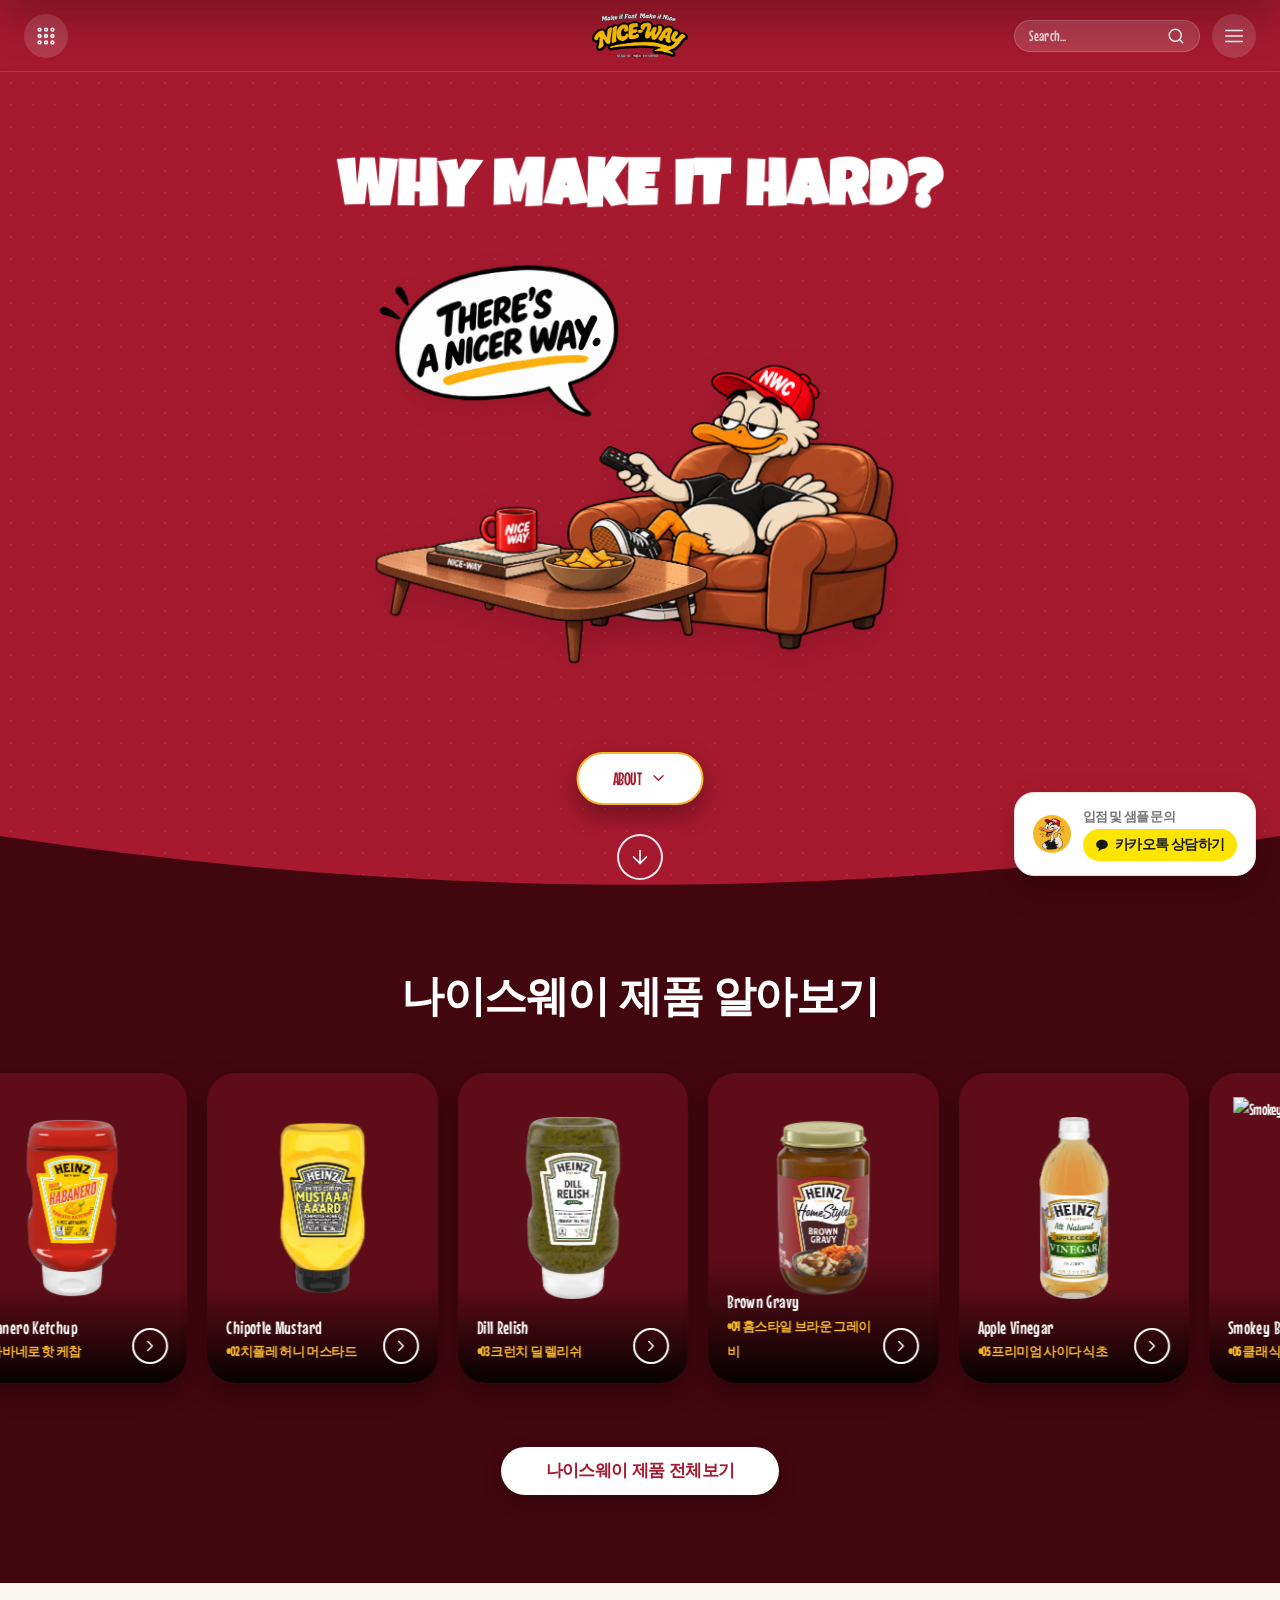
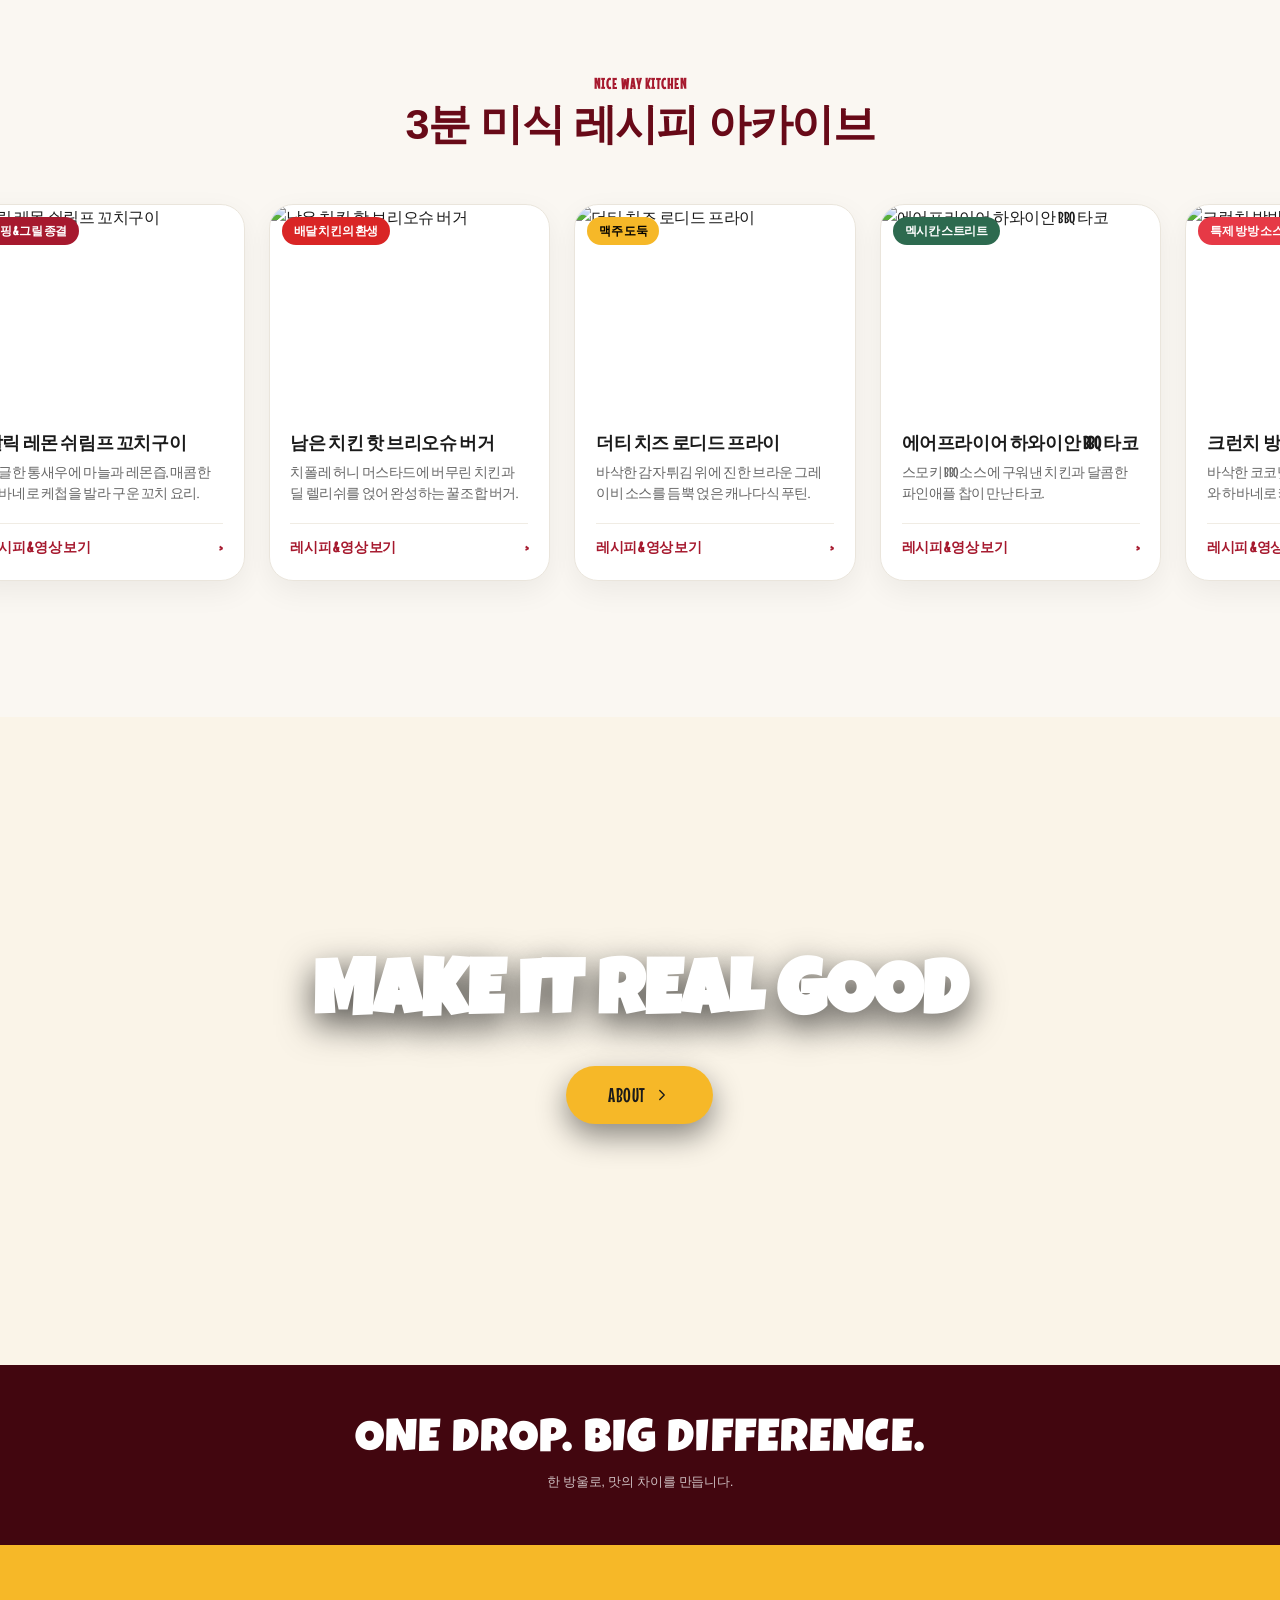
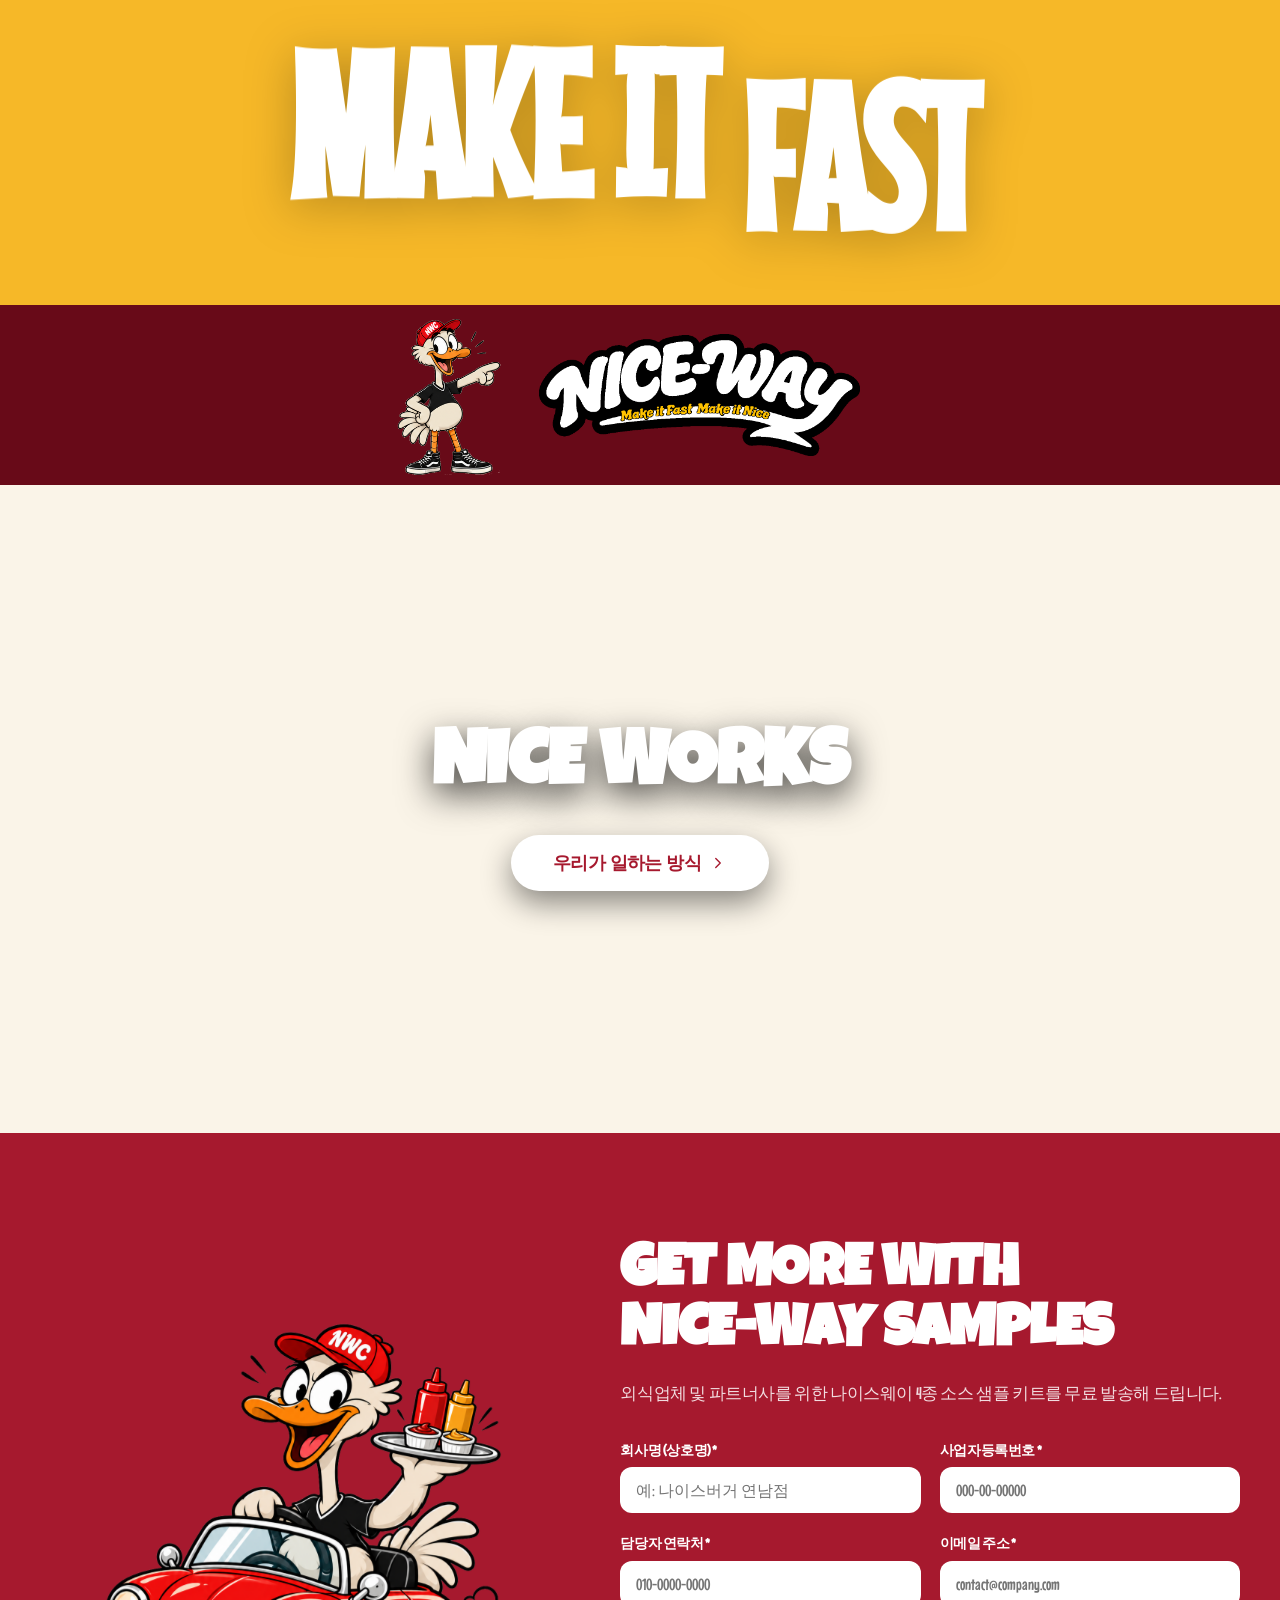
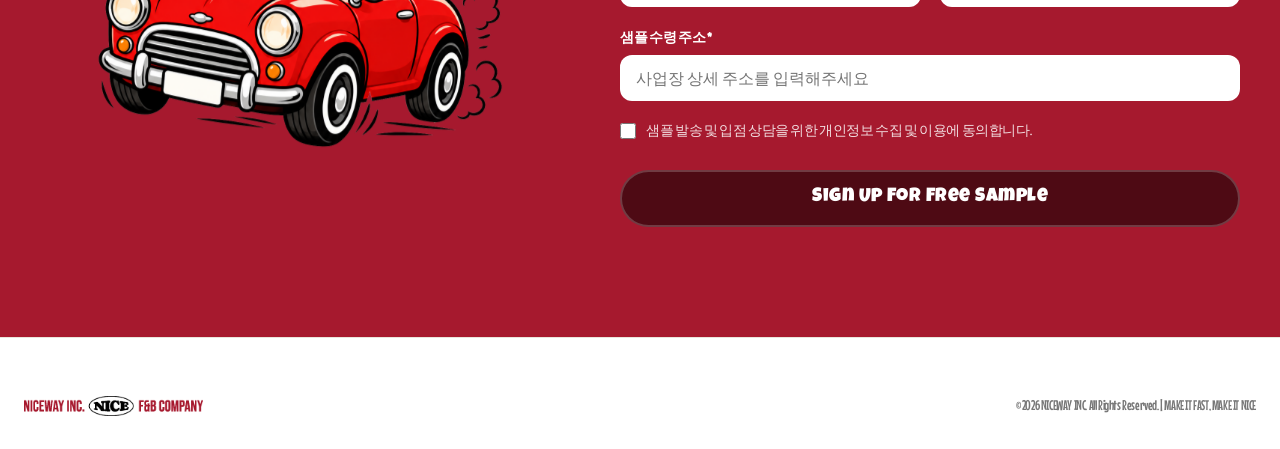
==== commit de0008bd: "Add files via upload" ====
--- a/index.html
+++ b/index.html
@@ -1104,6 +1104,38 @@
     .fullwidth-content-box h3, .home-sample-form h2 { font-family: var(--font-en-special) !important; }
     .btn-fullwidth-action .en-copy { font-family: var(--font-en-curv) !important; font-weight: 400 !important; letter-spacing: .02em !important; font-size: 1.25rem; }
 
+
+    /* v23: Mobile Kakao floating control — compact icon only. Desktop unchanged. */
+    .kakao-widget-mobile-icon { display: none; }
+    @media (max-width: 700px) {
+      .kakao-floating-widget {
+        width: 48px;
+        height: 48px;
+        padding: 0;
+        gap: 0;
+        right: 16px;
+        bottom: calc(16px + env(safe-area-inset-bottom, 0px));
+        border-radius: 50%;
+        background: #FEE500;
+        border: 0;
+        box-shadow: 0 4px 15px rgba(0, 0, 0, 0.20);
+        justify-content: center;
+        align-items: center;
+        -webkit-tap-highlight-color: transparent;
+      }
+      .kakao-floating-widget:hover { transform: none; }
+      .kakao-floating-widget:active { transform: scale(.95); }
+      .kakao-floating-widget .kakao-widget-avatar,
+      .kakao-floating-widget .kakao-widget-text { display: none; }
+      .kakao-widget-mobile-icon {
+        display: flex;
+        width: 26px;
+        height: 26px;
+        align-items: center;
+        justify-content: center;
+      }
+      .kakao-widget-mobile-icon svg { display: block; width: 26px; height: 26px; }
+    }
 
     /* v21: fixed mobile footer alignment and cover stability */
     @media (max-width: 700px) {
@@ -1452,7 +1484,10 @@
   
 
   <!-- 카카오톡 플로팅 팝업 -->
-  <a href="https://pf.kakao.com" target="_blank" class="kakao-floating-widget">
+  <a href="https://pf.kakao.com" target="_blank" class="kakao-floating-widget" aria-label="카카오톡 상담하기" rel="noopener noreferrer">
+    <span class="kakao-widget-mobile-icon" aria-hidden="true">
+      <svg viewBox="0 0 24 24" fill="#191919" xmlns="http://www.w3.org/2000/svg"><path d="M12 3C6.5 3 2 6.6 2 11c0 2.8 1.9 5.3 4.8 6.7l-1.2 4.4c-.1.4.3.7.7.5l5.2-3.4c.2 0 .3 0 .5 0 5.5 0 10-3.6 10-8s-4.5-8-10-8z"/></svg>
+    </span>
     <div class="kakao-widget-avatar">
       <img src="./images/tazmo_wink_kakao.png" alt="윙크하는 타쯔모" />
     </div>
